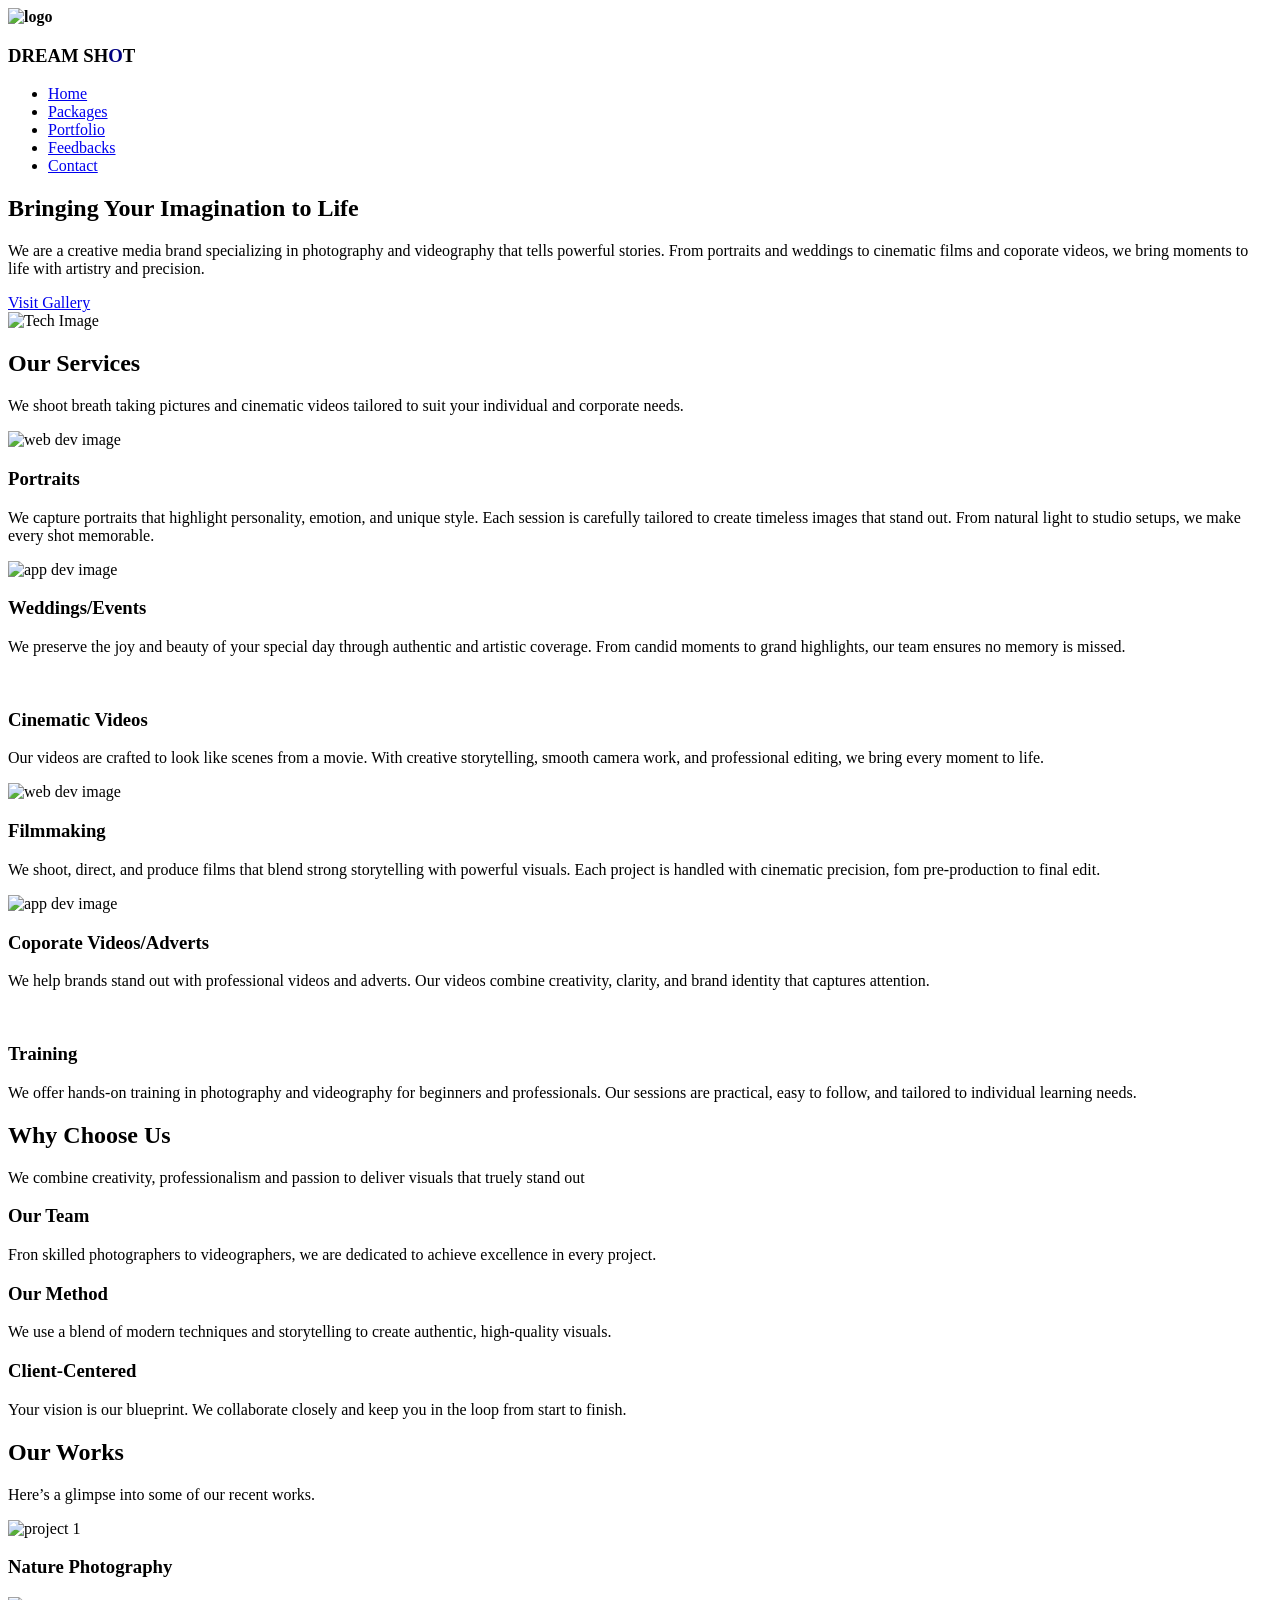
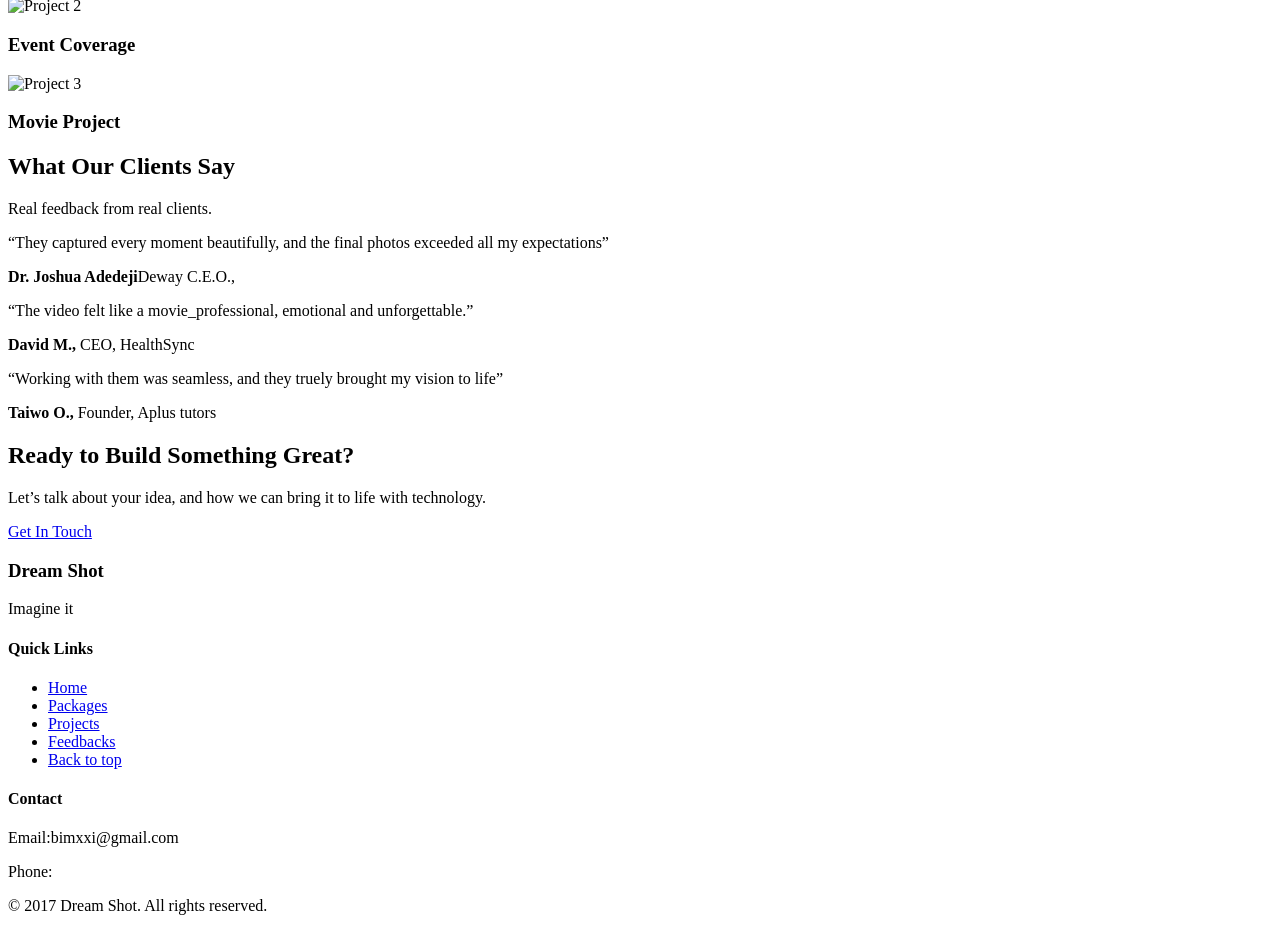
==== index.html @ d9900ddc "Add files via upload" ====
<!DOCTYPE html>
<html lang="en">
<head>
  <meta charset="UTF-8" />
  <meta name="viewport" content="width=device-width, initial-scale=1.0" />
  <title>Dream Shot | Homepage</title>
  <link rel="stylesheet" href="./css/index.css" />
</head>
<body>
  <header>
    <nav class="navbar">
      <div class="logo"> <img style="font-weight: 800;" src="./images/Background Eraser.png" width="40"  alt="logo" /> <h3>DREAM SH<span style="color: navy;">O</span>T</h3></div>
      <ul class="nav-links" id="navLinks">
        <li><a href="#">Home</a></li>
        <li><a href="#packages">Packages</a></li>
        <li><a href="#portfolio">Portfolio</a></li>
        <li><a href="#testimonial">Feedbacks</a></li>
        <li><a href="#contact">Contact</a></li>
      </ul>
      <div class="hamburger" id="hamburger">
        <span></span>
        <span></span>
        <span></span>
      </div>
    </nav>
  </header>
  
<section class="hero">
  <div class="hero-content">
    <div class="hero-text">
      <h1>Bringing Your Imagination to Life</h1>
      <p>We are a creative media brand specializing in photography and videography that tells powerful stories. From portraits and weddings to cinematic films and coporate videos, we bring moments to life with artistry and precision.</p>
      <a href="./gallery.html" class="cta-button">Visit Gallery</a>
    </div>
    <div class="hero-image">
      <img src="./images/IMG_7832.JPG" alt="Tech Image" />
    </div>
  </div>
</section>

<section id="packages" class="services">
  <div class="container">
    <h2 class="section-title">Our Services</h2>
    <p class="section-subtitle">
      We shoot breath taking pictures and cinematic videos tailored to suit your individual and corporate needs.
    </p>

    <div class="service-grid">
      <div class="service-card">
        <img class="service-img" src="./images/IMG_7834.JPG" alt="web dev image">
        <h3>Portraits</h3>
        <p>We capture portraits that highlight personality, emotion, and unique style. Each session is carefully tailored to create timeless images that stand out. From natural light to studio setups, we make every shot memorable.</p>
      </div>
      <div class="service-card">
      <img 
           class="service-img" 
           src="./images/IMG_7842.JPG" 
           alt="app dev image">
        <h3>Weddings/Events</h3>
        <p>We preserve the joy and beauty of your special day through authentic and artistic coverage. From candid moments to grand highlights, our team ensures no memory is missed.</p>
      </div>
      <div class="service-card">
      <img class="service-img" src="./images/IMG_7857.JPG" alt="">
        <h3>Cinematic Videos</h3>
        <p>Our videos are crafted to look like scenes from a movie. With creative storytelling, smooth camera work, and professional editing, we bring every moment to life.</p>
      </div>

      <div class="service-card">
        <img class="service-img" src="./images/IMG_7856.JPG" alt="web dev image">
        <h3>Filmmaking</h3>
        <p>We shoot, direct, and produce films that blend strong storytelling with powerful visuals. Each project is handled with cinematic precision, fom pre-production to final edit.</p>
      </div>
      <div class="service-card">
      <img 
           class="service-img" 
           src="./images/IMG_7851.JPG" 
           alt="app dev image">
        <h3>Coporate Videos/Adverts</h3>
        <p>We help brands stand out with professional videos and adverts. Our videos combine creativity, clarity, and brand identity that captures attention.</p>
      </div>
      <div class="service-card">
      <img class="service-img" src="./images/IMG_7862.JPG" alt="">
        <h3>Training</h3>
        <p>We offer hands-on training in photography and videography for beginners and professionals. Our sessions are practical, easy to follow, and tailored to individual learning needs.</p>
      </div>
    </div>
  </div>
</section>

<section class="why-us">
  <div class="container">
    <h2 class="section-title">Why Choose Us</h2>
    <p class="section-subtitle">We combine creativity, professionalism and passion to deliver visuals that truely stand out</p>

    <div class="why-grid">
      <div class="why-card">
        <h3>Our Team</h3>
        <p>Fron skilled photographers to videographers, we are dedicated to achieve excellence in every project.</p>
      </div>
      <div class="why-card">
        <h3>Our Method</h3>
        <p>We use a blend of modern techniques and storytelling to create authentic, high-quality visuals.</p>
      </div>
      <div class="why-card">
        <h3>Client-Centered</h3>
        <p>Your vision is our blueprint. We collaborate closely and keep you in the loop from start to finish.</p>
      </div>
    </div>
  </div>
</section>

<section id="project" class="portfolio dark-portfolio">
  <div class="container">
    <h2 class="section-title">Our Works</h2>
    <p class="section-subtitle">Here’s a glimpse into some of our recent works.</p>

    <div class="portfolio-grid">
      <div class="portfolio-item">
        <img src="./images/1030533-1.JPG" alt="project 1" />
        <h3>Nature Photography</h3>
      </div>

      <div class="portfolio-item">
        <img src="./images/IMG_7870.PNG" alt="Project 2" />
        <h3>Event Coverage</h3>
      </div>

      <div class="portfolio-item">
        <img src="./images/IMG_7856.JPG" alt="Project 3" />
        <h3>Movie Project</h3>
      </div>
    </div>
  </div>
</section>


<section class="testimonials">
  <div class="container">
    <h2 class="section-title">What Our Clients Say</h2>
    <p class="section-subtitle">Real feedback from real clients.</p>

    <div class="testimonials-grid">
      <div class="testimonial-card">
        <p class="testimonial-text">“They captured every moment beautifully, and the final photos exceeded all my expectations”</p>
        <div class="client-info">
          <strong>Dr. Joshua Adedeji</strong>Deway C.E.O.,
        </div>
      </div>

      <div id="testimonial" class="testimonial-card">
        <p class="testimonial-text">“The video felt like a movie_professional, emotional and unforgettable.”</p>
        <div class="client-info">
          <strong>David M.,</strong> CEO, HealthSync
        </div>
      </div>

      <div class="testimonial-card">
        <p class="testimonial-text">“Working with them was seamless, and they truely brought my vision to life”</p>
        <div class="client-info">
          <strong>Taiwo O.,</strong> Founder, Aplus tutors
        </div>
      </div>
    </div>
  </div>
</section>

<section class="cta">
  <div class="container">
    <h2 class="cta-title">Ready to Build Something Great?</h2>
    <p class="cta-subtitle">Let’s talk about your idea, and how we can bring it to life with technology.</p>
    <a href="https://wa.me/message/HTQ4524IJPMTE1" class="cta-button-light">Get In Touch</a>
  </div>
</section>


<footer id="contact" class="footer">
  <div class="container footer-content">
    <div class="footer-brand">
      <h3>Dream Shot</h3>
      <p>Imagine it</p>
    </div>

    <div class="footer-links">
      <h4>Quick Links</h4>
      <ul>
        <li><a href="#">Home</a></li>
        <li><a href="#packages">Packages</a></li>
        <li><a href="#portfolio">Projects</a></li>
        <li><a href="#feedbacks">Feedbacks</a></li>
        <li><a href="#">Back to top</a></li>
      </ul>
    </div>

    <div class="footer-contact">
      <h4>Contact</h4>
      <p> Email:<a href="mailto:bimxxi@gmail.com"></a>bimxxi@gmail.com</p>
      <p>Phone: <a style="color: white;" href="tel:+2347050721249">07050721249</a></p>
    </div>
  </div>

  <div class="footer-bottom">
    <p>&copy; 2017 Dream Shot. All rights reserved.</p>
  </div>
</footer>

  <script src="./js/index.js"></script>
</body>
</html>
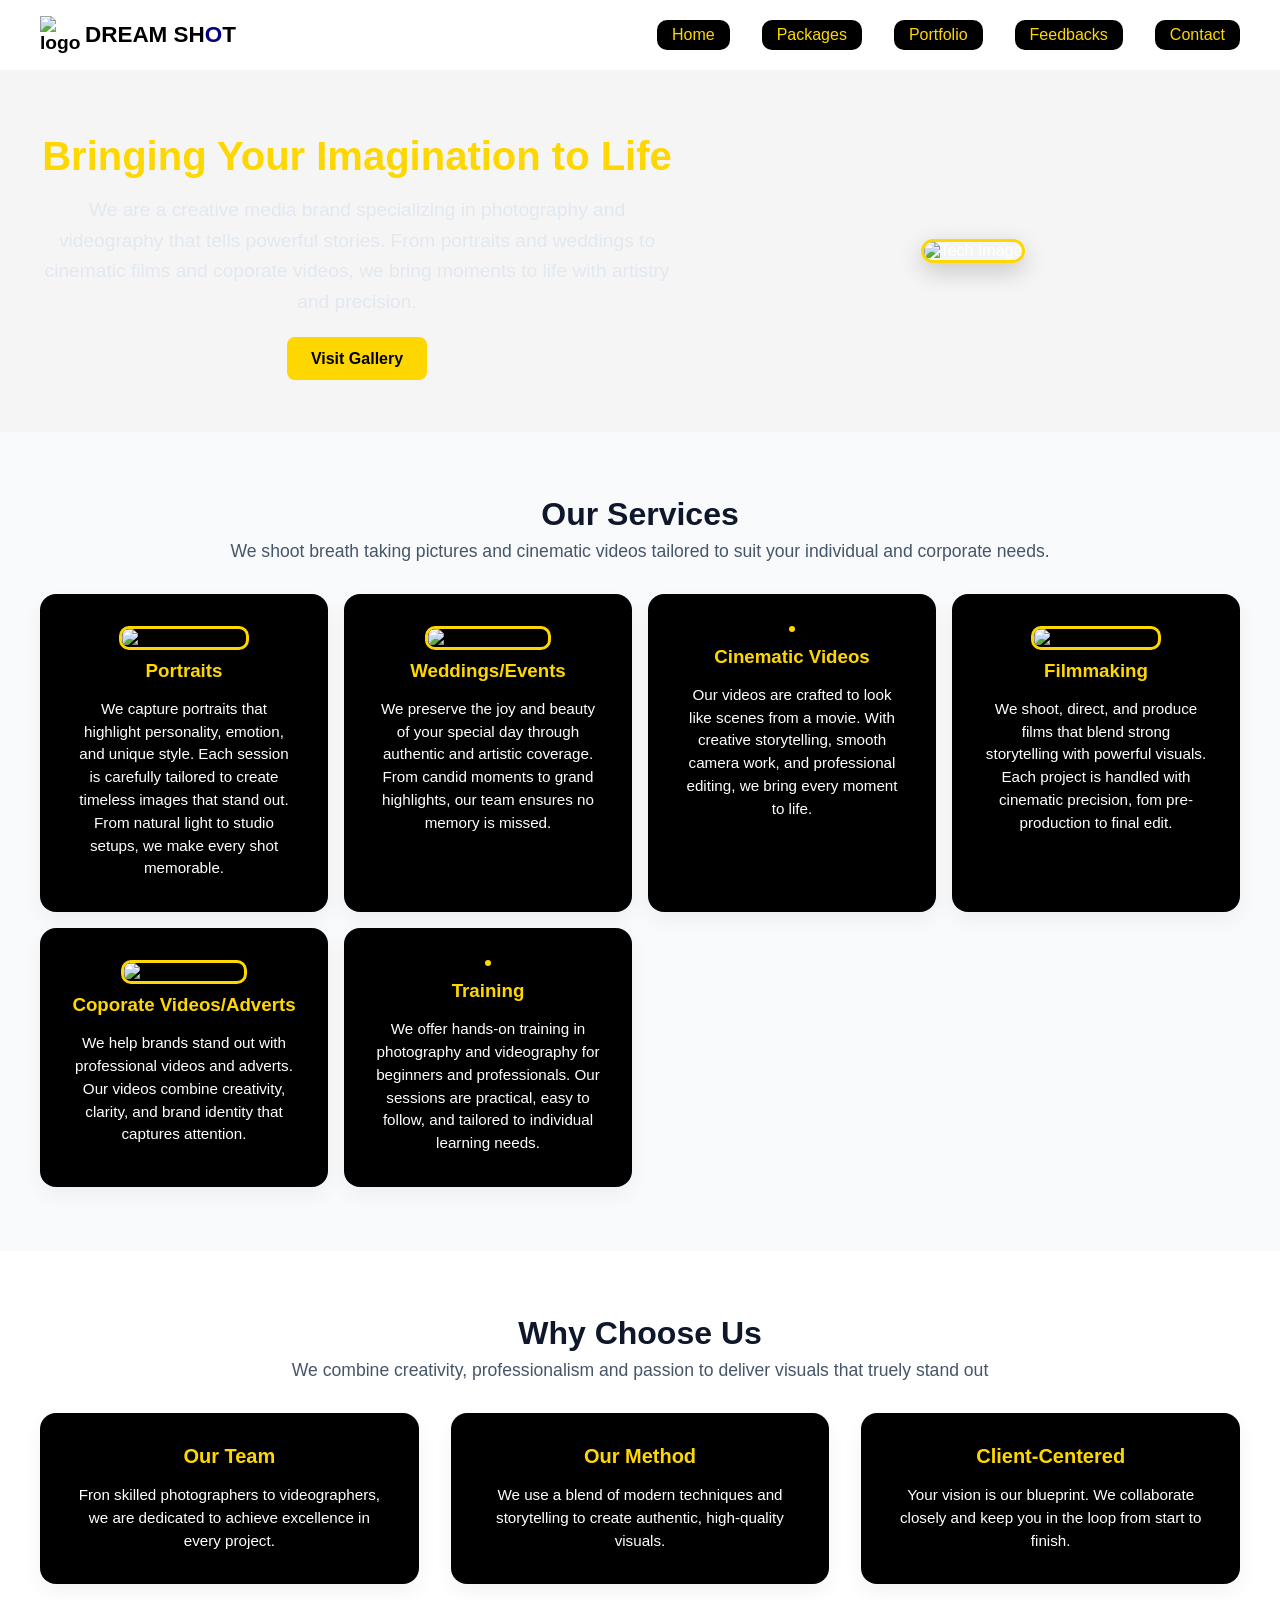
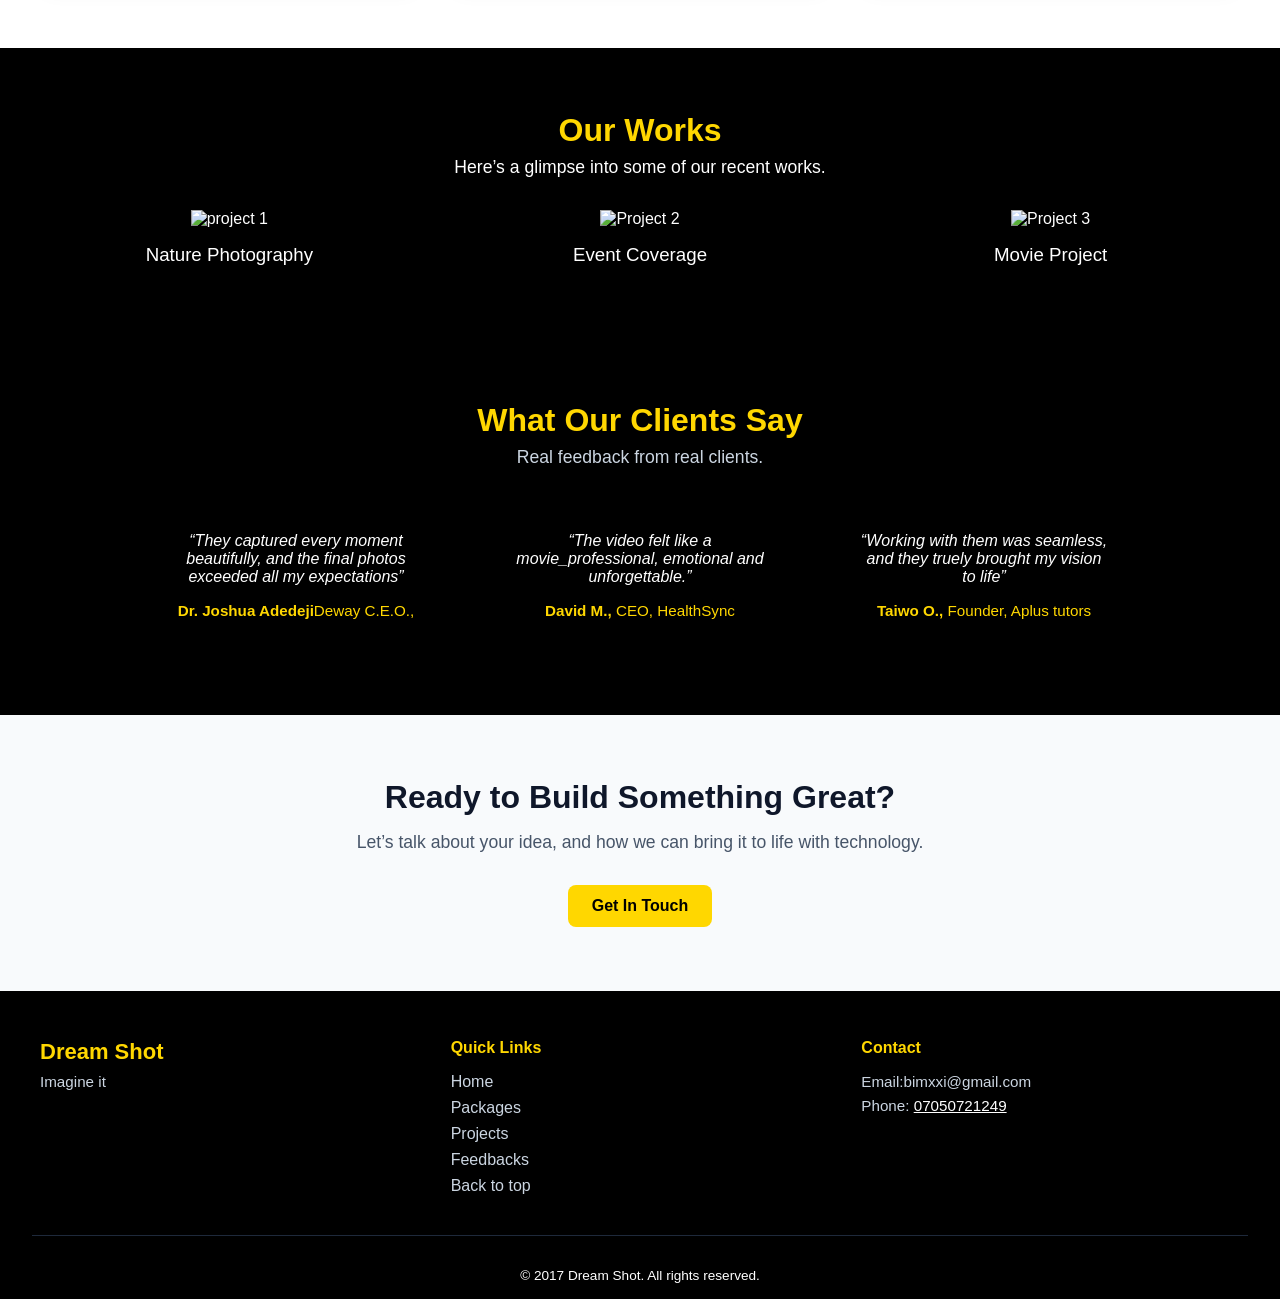
==== commit f5d79c3d: "Update index.html" ====
--- a/index.html
+++ b/index.html
@@ -4,7 +4,7 @@
   <meta charset="UTF-8" />
   <meta name="viewport" content="width=device-width, initial-scale=1.0" />
   <title>Dream Shot | Homepage</title>
-  <link rel="stylesheet" href="./css/index.css" />
+  <link rel="stylesheet" href="./index.css" />
 </head>
 <body>
   <header>
@@ -203,6 +203,6 @@
   </div>
 </footer>
 
-  <script src="./js/index.js"></script>
+  <script src="index.js"></script>
 </body>
-</html>+</html>
--- a/index.css
+++ b/index.css
@@ -0,0 +1,511 @@
+* {
+  margin: 0;
+  padding: 0;
+  box-sizing: border-box;
+  scroll-behavior: smooth;
+}
+
+body {
+  font-family: 'Segoe UI', Tahoma, Geneva, Verdana, sans-serif;
+  background: #f5f5f5;
+}
+
+header {
+  background: white;
+  padding: 1rem 2rem;
+  color: black;
+}
+
+.navbar {
+  display: flex;
+  justify-content: space-between;
+  align-items: center;
+  max-width: 1200px;
+  margin: auto;
+  color: white;
+}
+
+.logo {
+  display: flex;
+  justify-content: center;
+  align-items: center;
+  font-size: 1.2rem;
+  font-weight: bold;
+  color: black;
+  gap: 5px;
+}
+
+.nav-links {
+  list-style: none;
+  display: flex;
+  gap: 2rem;
+  color: black;
+}
+
+.nav-links li a {
+  text-decoration: none;
+  color: gold;
+  font-size: 1rem;
+  transition: color 0.3s;
+  background-color: black;
+  padding: 6px 15px;
+  border-radius: 10px;
+  display: flex;
+  align-items: center;
+  justify-content: center;
+}
+
+.nav-links li a:hover {
+  color: #38bdf8;
+}
+
+.hamburger {
+  display: none;
+  flex-direction: column;
+  cursor: pointer;
+  gap: 6px;
+}
+
+.hamburger span {
+  height: 3px;
+  width: 25px;
+  background: black;
+  border-radius: 5px;
+  transition: 0.3s ease;
+}
+
+.hero {
+  background-image: url(../images/IMG_7863.JPG) ;
+  background-size: cover;
+  background-position: center;
+  /* background: linear-gradient(to bottom, black 0%, black 100%); */
+  background-size: cover;
+  color: white;
+  padding: 4rem 2rem;
+}
+
+.hero-content {
+  max-width: 1200px;
+  margin: auto;
+  display: flex;
+  align-items: center;
+  justify-content: space-between;
+  flex-wrap: wrap;
+  gap: 2rem;
+  text-align: center;
+}
+
+.hero-text {
+  flex: 1 1 500px;
+}
+
+.hero-text h1 {
+  font-size: 2.5rem;
+  margin-bottom: 1rem;
+  color: gold;
+}
+
+.hero-text p {
+  font-size: 1.2rem;
+  margin-bottom: 2rem;
+  line-height: 1.6;
+  color: #e2e8f0;
+}
+
+.cta-button {
+  background-color: gold;
+  color: black;
+  padding: 0.8rem 1.5rem;
+  text-decoration: none;
+  border-radius: 8px;
+  font-weight: 700;
+  transition: background 0.3s ease;
+}
+
+.cta-button:hover {
+  background-color: #0ea5e9;
+}
+
+.hero-image {
+
+  flex: 1 1 400px;
+  text-align: center;
+}
+
+.hero-image img {
+  width: 100%;
+  max-width: 500px;
+  border-radius: 20px;
+  box-shadow: 0 8px 24px rgba(0, 0, 0, 0.2);
+  border: 3px solid gold;
+}
+
+.services {
+  padding: 4rem 2rem;
+  background-color: #f8fafc;
+  text-align: center;
+}
+
+.section-title {
+  font-size: 2rem;
+  margin-bottom: 0.5rem;
+  color: #0f172a;
+}
+
+.section-subtitle {
+  font-size: 1.1rem;
+  margin-bottom: 2rem;
+  color: #475569;
+}
+
+.service-grid {
+  display: grid;
+  gap: 1rem;
+  grid-template-columns: repeat(auto-fit, minmax(250px, 1fr));
+  max-width: 1200px;
+  margin: auto;
+}
+
+
+
+.service-card {
+  background: black;
+  padding: 2rem;
+  border-radius: 16px;
+  box-shadow: 0 8px 20px rgba(0, 0, 0, 0.05);
+  transition: transform 0.3s ease;
+}
+
+.service-img {
+  border: 3px solid gold;
+  width: 100%;
+  border-radius: 10px;
+  margin-bottom: 10px;
+}
+
+.service-card:hover {
+  transform: translateY(-5px);
+}
+
+.service-card h3 {
+  color: gold;
+  margin-bottom: 1rem;
+}
+
+.service-card p {
+  color: white;
+  font-size: 0.95rem;
+  line-height: 1.5;
+}
+
+.why-us {
+  padding: 4rem 2rem;
+  background: white;
+  text-align: center;
+  
+}
+
+.why-grid {
+  display: grid;
+  gap: 2rem;
+  grid-template-columns: repeat(auto-fit, minmax(250px, 1fr));
+  max-width: 1200px;
+  margin: auto;
+}
+
+.why-card {
+  background: black;
+  color: white;
+  padding: 2rem;
+  border-radius: 16px;
+  box-shadow: 0 8px 20px rgba(0, 0, 0, 0.05);
+  transition: transform 0.3s ease;
+}
+
+.why-card:hover {
+  transform: translateY(-5px);
+}
+
+.why-card h3 {
+  color: gold;
+  font-size: 20px;
+  margin-bottom: 1rem;
+}
+
+.why-card p {
+  color: white;
+  font-size: 0.95rem;
+  line-height: 1.5;
+}
+
+
+.dark-portfolio {
+  background: linear-gradient(to bottom, black 0%, black 100%);
+  color: white;
+  padding: 4rem 2rem;
+  text-align: center;
+}
+
+.dark-portfolio .section-title {
+  font-size: 2rem;
+  margin-bottom: 0.5rem;
+  color: gold;
+}
+
+.dark-portfolio .section-subtitle {
+  font-size: 1.1rem;
+  margin-bottom: 2rem;
+  color: white;
+}
+
+.dark-portfolio .portfolio-grid {
+  display: grid;
+  gap: 2rem;
+  grid-template-columns: repeat(auto-fit, minmax(280px, 1fr));
+  max-width: 1200px;
+  margin: auto;
+  margin-top: 2rem;
+}
+
+.dark-portfolio .portfolio-item {
+  background: black;
+  border-radius: 16px;
+  overflow: hidden;
+  box-shadow: 0 8px 24px rgba(0, 0, 0, 0.3);
+  transition: transform 0.3s ease;
+}
+
+.dark-portfolio .portfolio-item:hover {
+  transform: translateY(-6px);
+}
+
+.dark-portfolio .portfolio-item img {
+  width: 100%;
+  height: 200px;
+  object-fit: cover;
+}
+
+.dark-portfolio .portfolio-item h3 {
+  color: white;
+  font-weight: 500;
+  margin: 1rem 0 0.5rem;
+}
+
+.dark-portfolio .portfolio-item p {
+  color: #e2e8f0;
+  padding: 0 1rem 1.5rem;
+  font-size: 0.95rem;
+}
+
+.testimonials {
+  background: linear-gradient(to bottom, black 0%, black 100%);
+  padding: 4rem 2rem;
+  color: #f1f5f9;
+  text-align: center;
+}
+
+.testimonials .section-title {
+  font-size: 2rem;
+  color: gold;
+  margin-bottom: 0.5rem;
+}
+
+.testimonials .section-subtitle {
+  font-size: 1.1rem;
+  color: #cbd5e1;
+  margin-bottom: 2rem;
+}
+
+.testimonials-grid {
+  display: grid;
+  gap: 2rem;
+  grid-template-columns: repeat(auto-fit, minmax(280px, 1fr));
+  max-width: 1000px;
+  margin: auto;
+}
+
+.testimonial-card {
+  background: black;
+  padding: 2rem;
+  border-radius: 16px;
+  box-shadow: 0 8px 24px rgba(0, 0, 0, 0.3);
+  transition: transform 0.3s ease;
+}
+
+.testimonial-card:hover {
+  transform: translateY(-5px);
+}
+
+.testimonial-text {
+  font-style: italic;
+  color: white;
+  margin-bottom: 1rem;
+}
+
+.client-info {
+  color: gold;
+  font-size: 0.95rem;
+}
+
+.cta {
+  background-color: #f8fafc;
+  padding: 4rem 2rem;
+  text-align: center;
+}
+
+.cta-title {
+  font-size: 2rem;
+  color: #0f172a;
+  margin-bottom: 1rem;
+}
+
+.cta-subtitle {
+  font-size: 1.1rem;
+  color: #475569;
+  margin-bottom: 2rem;
+  max-width: 600px;
+  margin-left: auto;
+  margin-right: auto;
+}
+
+.cta-button-light {
+  display: inline-block;
+  background-color: gold;
+  color: black;
+  padding: 0.75rem 1.5rem;
+  text-decoration: none;
+  font-weight: 600;
+  border-radius: 8px;
+  transition: background-color 0.3s ease;
+}
+
+.cta-button-light:hover {
+  background-color: white;
+}
+
+.footer {
+  background-color: black;
+  color: #e2e8f0;
+  padding: 3rem 2rem 1rem;
+}
+
+.footer-content {
+  max-width: 1200px;
+  margin: auto;
+  display: grid;
+  gap: 2rem;
+  grid-template-columns: repeat(auto-fit, minmax(250px, 1fr));
+}
+
+.footer-brand h3 {
+  color: gold;
+  font-size: 22px;
+  margin-bottom: 0.5rem;
+}
+
+.footer-brand p {
+  font-size: 0.95rem;
+  color: #cbd5e1;
+}
+
+.footer-links h4,
+.footer-contact h4 {
+  margin-bottom: 1rem;
+  color: gold;
+}
+
+.footer-links ul {
+  list-style: none;
+  padding: 0;
+}
+
+.footer-links li {
+  margin-bottom: 0.5rem;
+}
+
+.footer-links a {
+  color: #cbd5e1;
+  text-decoration: none;
+  transition: color 0.3s ease;
+}
+
+.footer-links a:hover {
+  color: #38bdf8;
+}
+
+.footer-contact p {
+  font-size: 0.95rem;
+  color: #cbd5e1;
+  margin-bottom: 0.4rem;
+}
+
+.footer-bottom {
+  text-align: center;
+  padding-top: 2rem;
+  font-size: 0.85rem;
+  color: white;
+  border-top: 1px solid #1e293b;
+  margin-top: 2rem;
+}
+
+
+#scrollToTopBtn {
+  position: fixed;
+  bottom: 30px;
+  right: 30px;
+  background-color: #38bdf8;
+  color: #0f172a;
+  border: none;
+  border-radius: 50%;
+  font-size: 1.2rem;
+  width: 40px;
+  height: 40px;
+  cursor: pointer;
+  display: none;
+  z-index: 1000;
+  box-shadow: 0 4px 12px rgba(0, 0, 0, 0.2);
+  transition: background 0.3s ease;
+}
+
+#scrollToTopBtn:hover {
+  background-color: #0ea5e9;
+}
+
+/* Responsive styles */
+@media (max-width: 768px) {
+  .nav-links {
+    position: absolute;
+    top: 70px;
+    right: 0;
+    width: 200px;
+    height: calc(100vh - 70px);
+    background: black;
+    flex-direction: column;
+    align-items: start;
+    padding: 2rem;
+    transform: translateX(100%);
+    transition: transform 0.3s ease-in-out;
+    z-index: 99;
+  }
+  
+  .nav-links.active {
+    transform: translateX(0);
+  }
+  
+  .hamburger {
+    display: flex;
+  }
+  
+  /* Hamburger animation when active (optional) */
+  .hamburger.toggle span:nth-child(1) {
+    transform: rotate(45deg) translate(5px, 5px);
+  }
+  
+  .hamburger.toggle span:nth-child(2) {
+    opacity: 0;
+  }
+  
+  .hamburger.toggle span:nth-child(3) {
+    transform: rotate(-45deg) translate(5px, -5px);
+  }
+}
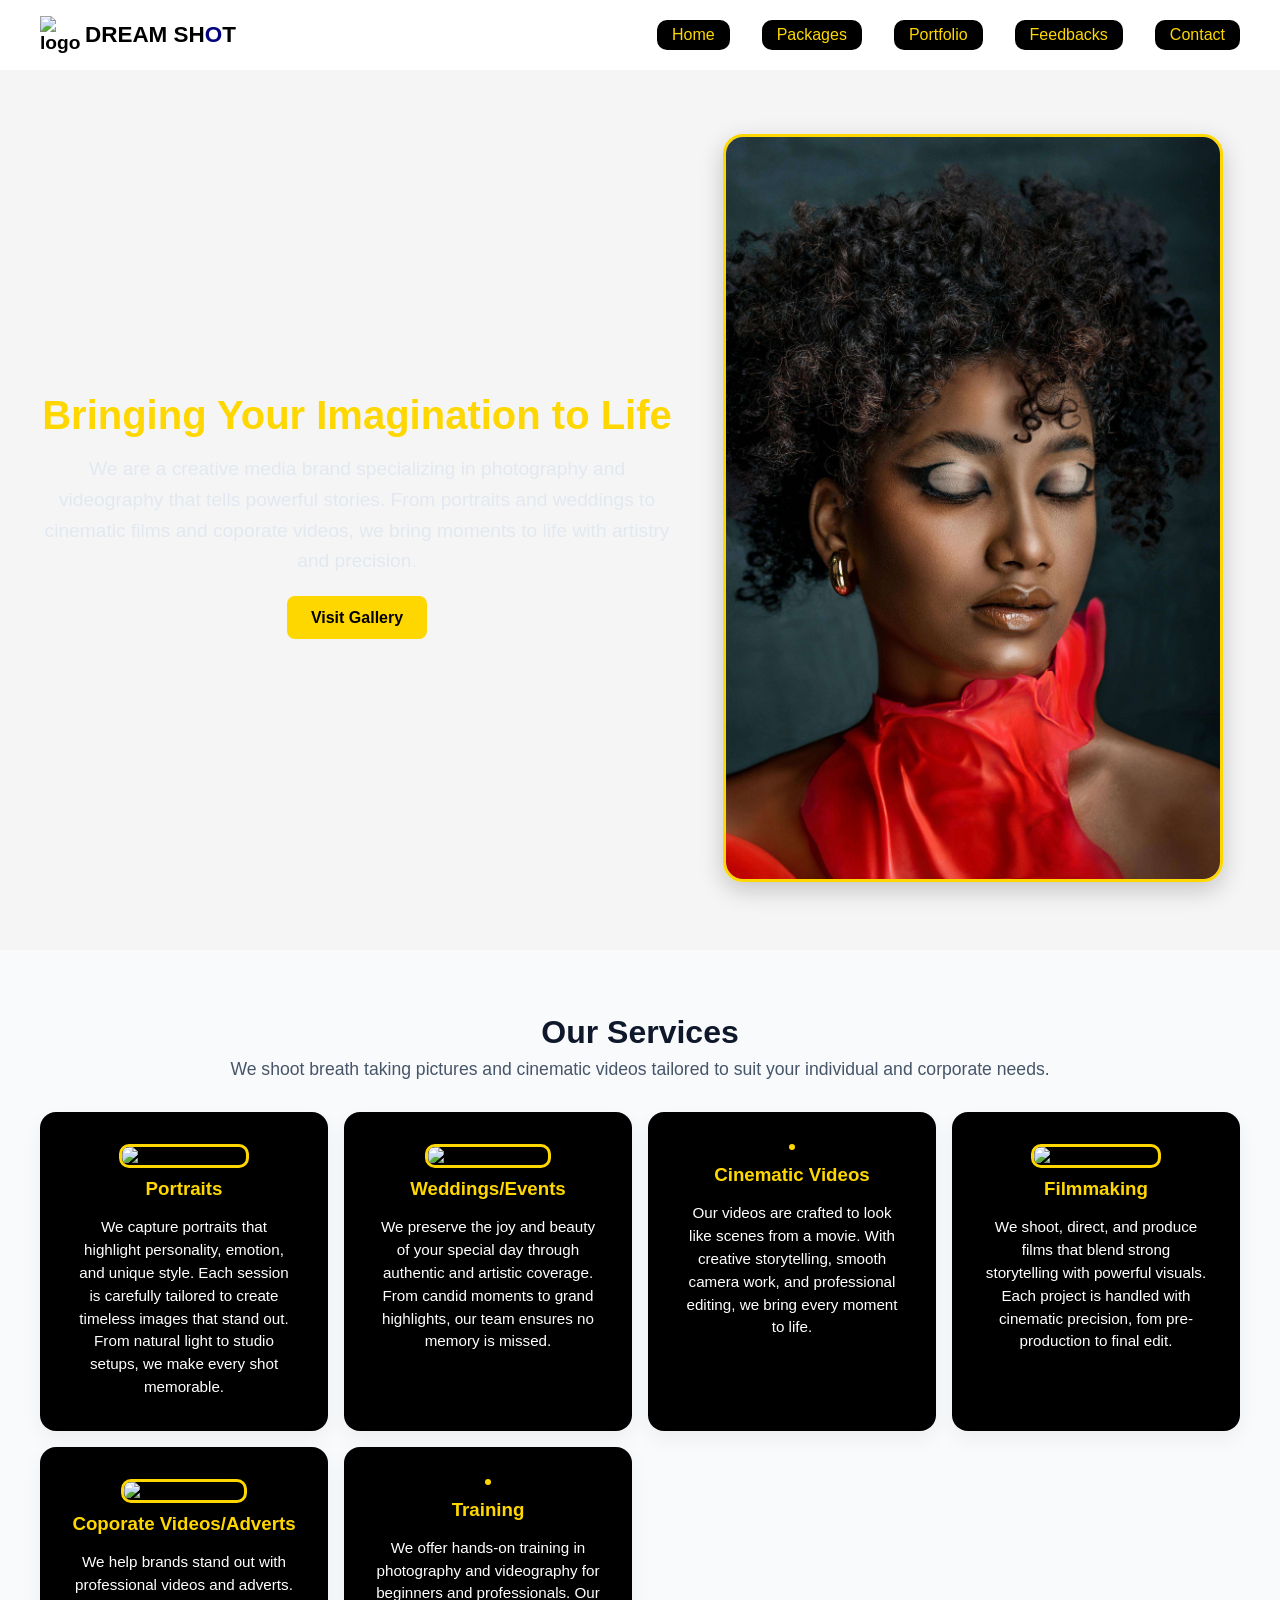
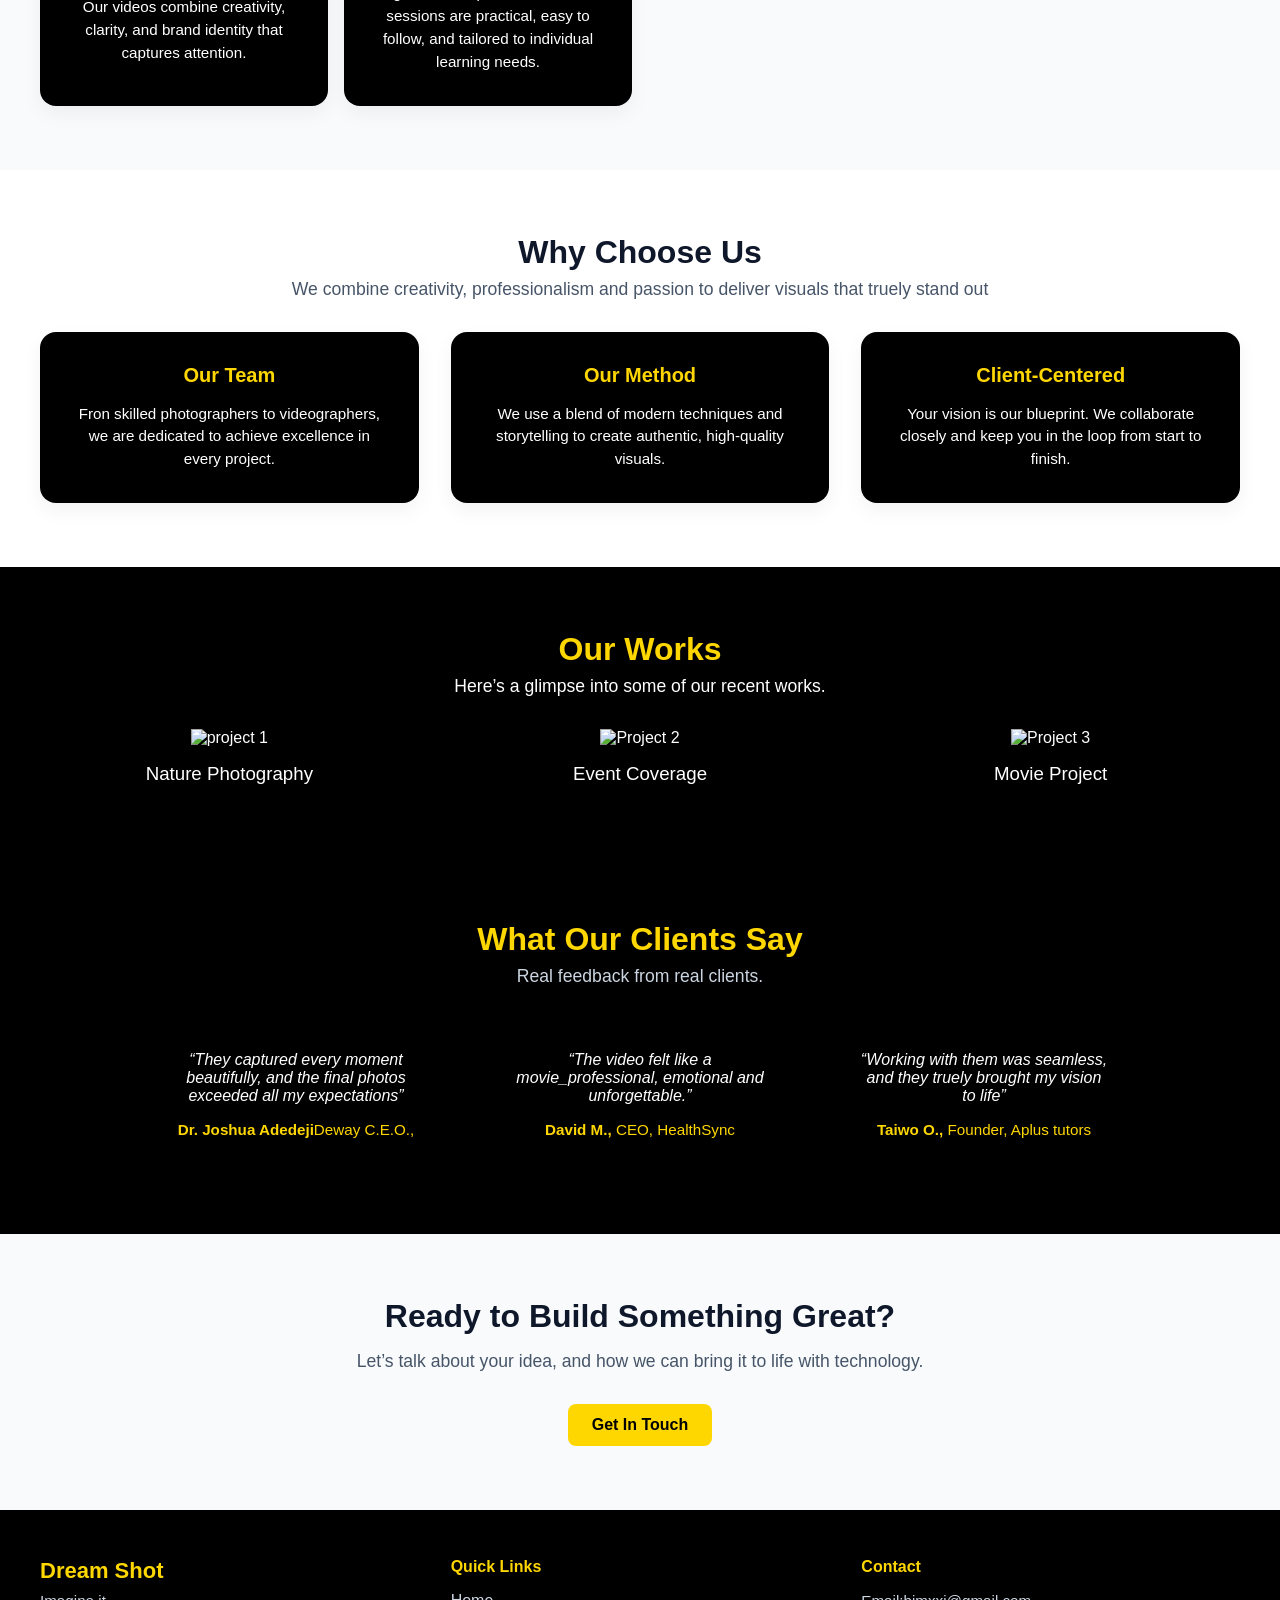
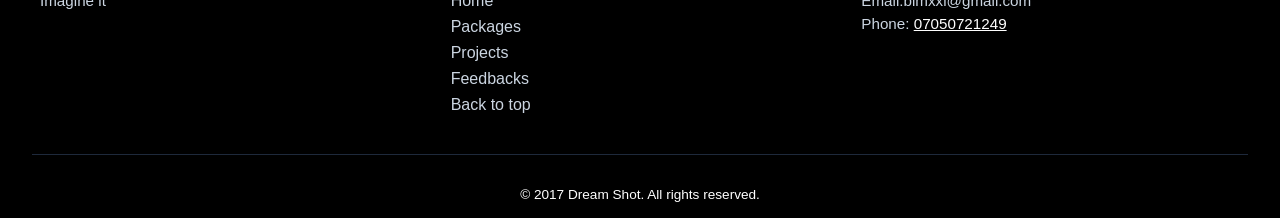
==== commit d0c1743a: "Update index.html" ====
--- a/index.html
+++ b/index.html
@@ -33,7 +33,7 @@
       <a href="./gallery.html" class="cta-button">Visit Gallery</a>
     </div>
     <div class="hero-image">
-      <img src="./images/IMG_7832.JPG" alt="Tech Image" />
+      <img src="./IMG_7832.JPG" alt="hero Image" />
     </div>
   </div>
 </section>
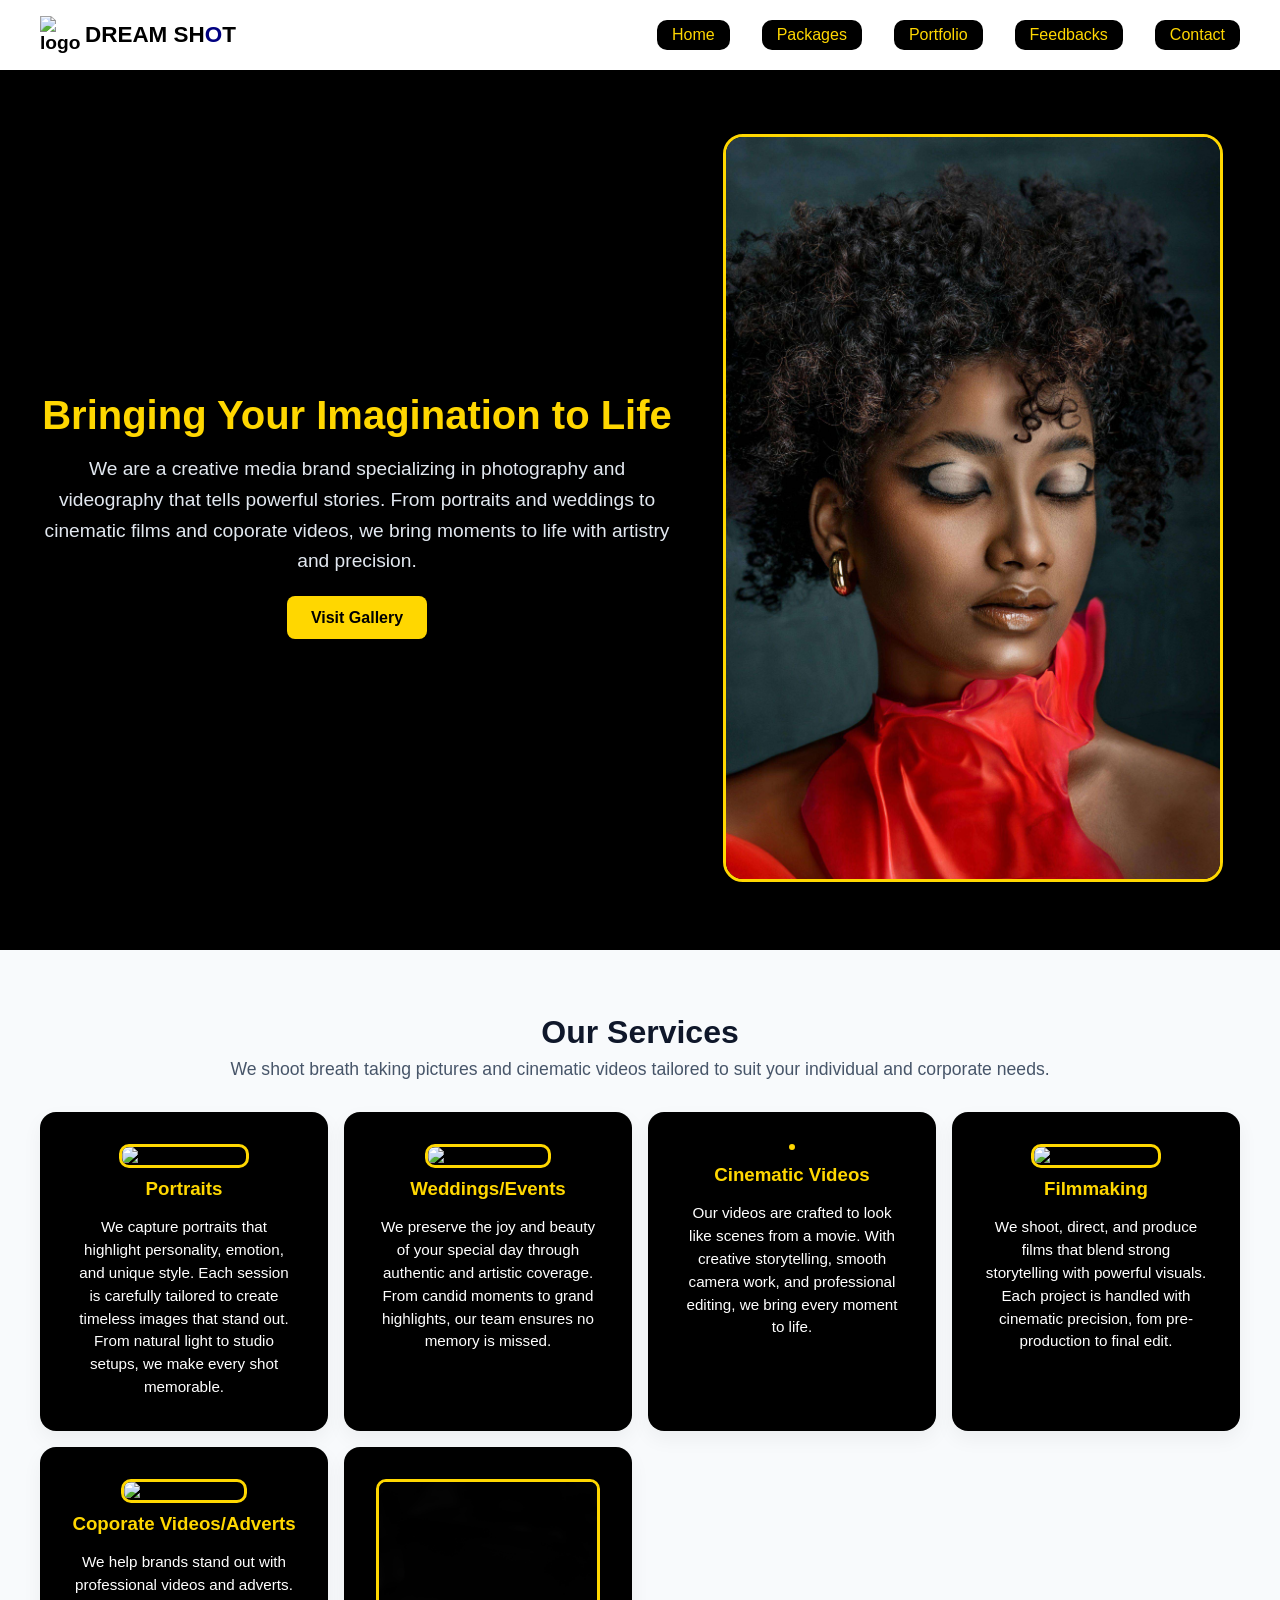
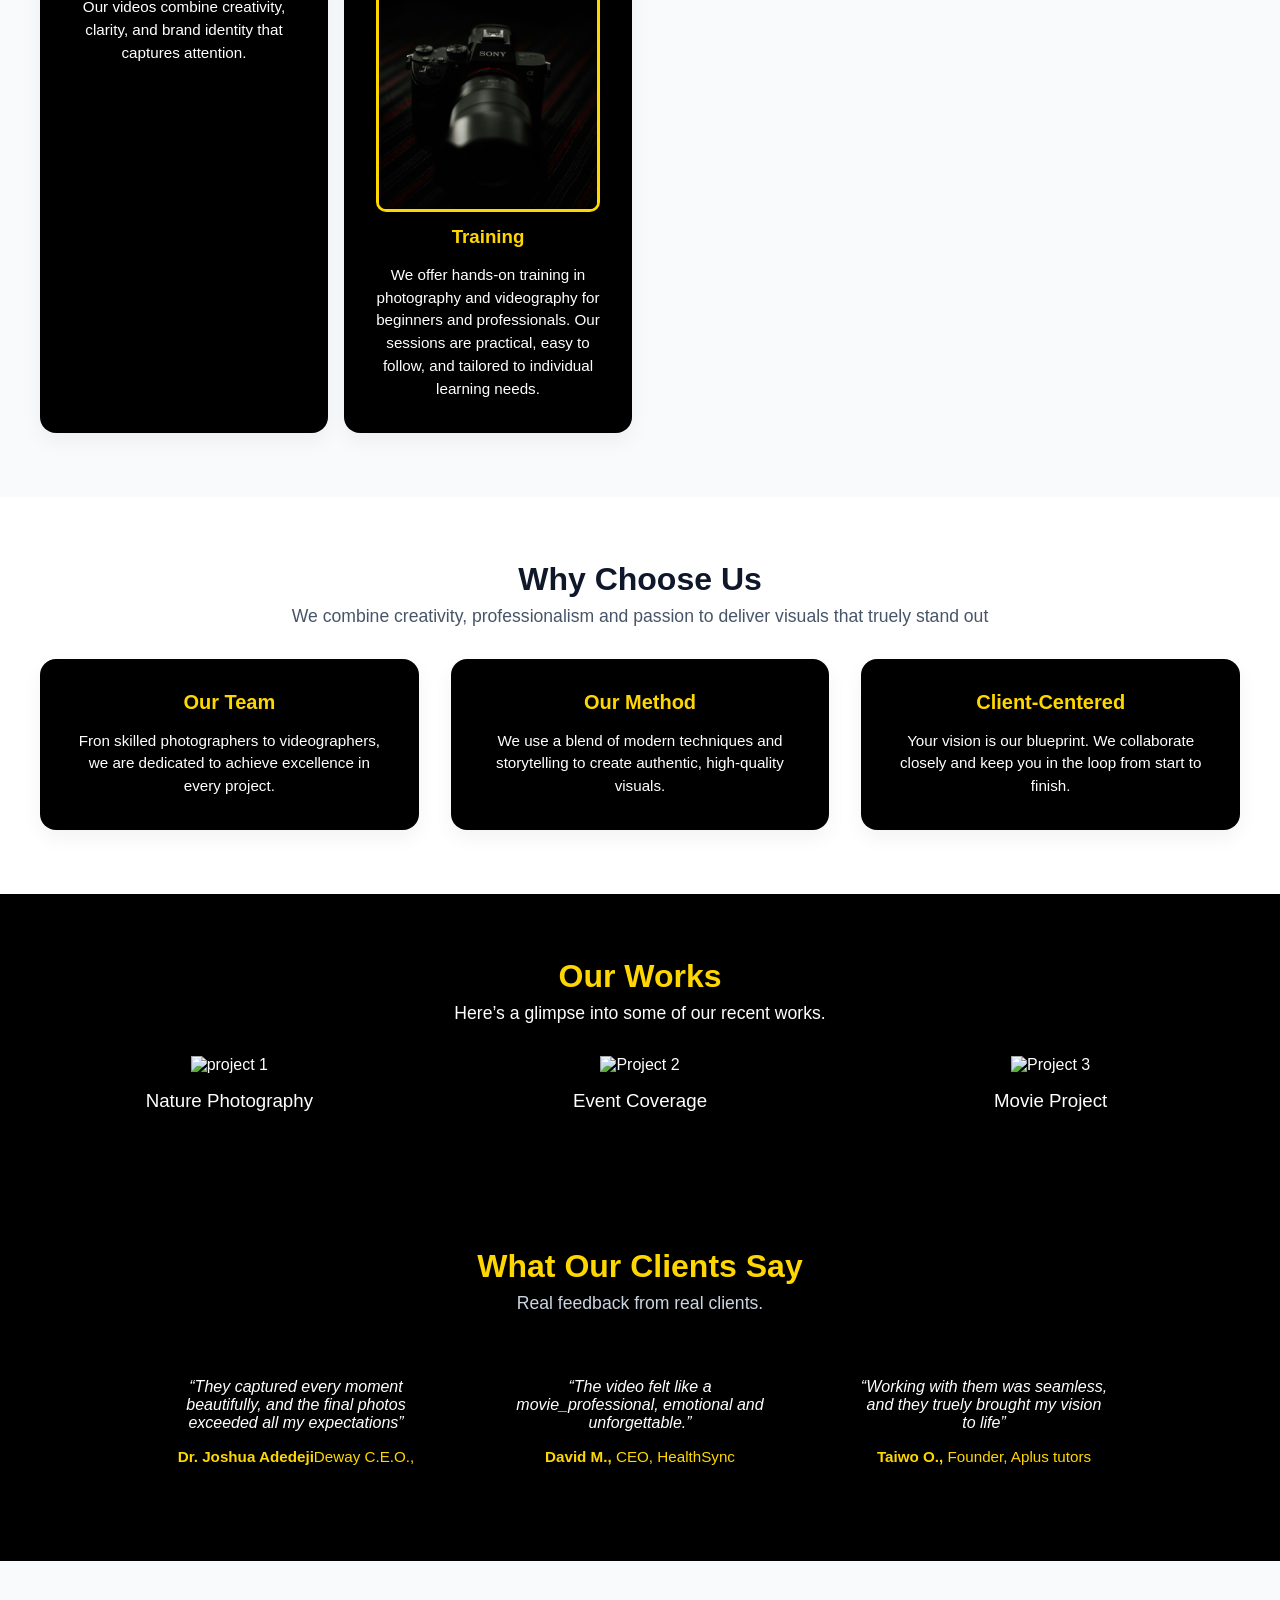
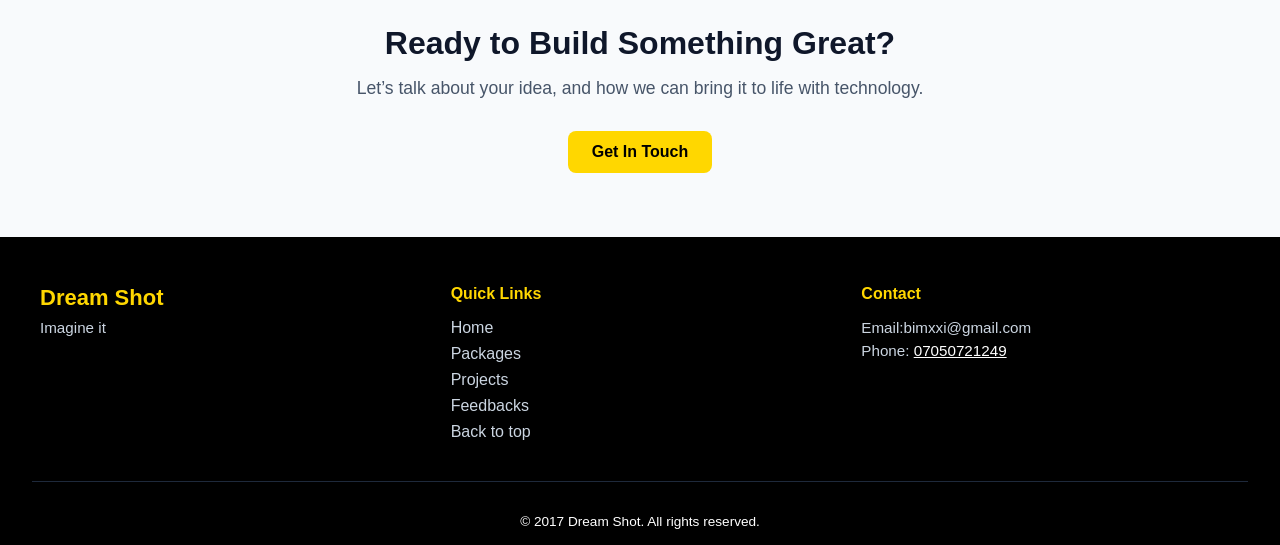
==== commit 7b1c9dbe: "Update index.html" ====
--- a/index.html
+++ b/index.html
@@ -47,39 +47,39 @@
 
     <div class="service-grid">
       <div class="service-card">
-        <img class="service-img" src="./images/IMG_7834.JPG" alt="web dev image">
+        <img class="service-img" src="./IMG_7834.JPG" alt="web dev image">
         <h3>Portraits</h3>
         <p>We capture portraits that highlight personality, emotion, and unique style. Each session is carefully tailored to create timeless images that stand out. From natural light to studio setups, we make every shot memorable.</p>
       </div>
       <div class="service-card">
       <img 
            class="service-img" 
-           src="./images/IMG_7842.JPG" 
+           src="./IMG_7842.JPG" 
            alt="app dev image">
         <h3>Weddings/Events</h3>
         <p>We preserve the joy and beauty of your special day through authentic and artistic coverage. From candid moments to grand highlights, our team ensures no memory is missed.</p>
       </div>
       <div class="service-card">
-      <img class="service-img" src="./images/IMG_7857.JPG" alt="">
+      <img class="service-img" src="./IMG_7857.JPG" alt="">
         <h3>Cinematic Videos</h3>
         <p>Our videos are crafted to look like scenes from a movie. With creative storytelling, smooth camera work, and professional editing, we bring every moment to life.</p>
       </div>
 
       <div class="service-card">
-        <img class="service-img" src="./images/IMG_7856.JPG" alt="web dev image">
+        <img class="service-img" src="./IMG_7856.JPG" alt="web dev image">
         <h3>Filmmaking</h3>
         <p>We shoot, direct, and produce films that blend strong storytelling with powerful visuals. Each project is handled with cinematic precision, fom pre-production to final edit.</p>
       </div>
       <div class="service-card">
       <img 
            class="service-img" 
-           src="./images/IMG_7851.JPG" 
+           src="./IMG_7851.JPG" 
            alt="app dev image">
         <h3>Coporate Videos/Adverts</h3>
         <p>We help brands stand out with professional videos and adverts. Our videos combine creativity, clarity, and brand identity that captures attention.</p>
       </div>
       <div class="service-card">
-      <img class="service-img" src="./images/IMG_7862.JPG" alt="">
+      <img class="service-img" src="./IMG_7862.JPG" alt="">
         <h3>Training</h3>
         <p>We offer hands-on training in photography and videography for beginners and professionals. Our sessions are practical, easy to follow, and tailored to individual learning needs.</p>
       </div>
@@ -116,17 +116,17 @@
 
     <div class="portfolio-grid">
       <div class="portfolio-item">
-        <img src="./images/1030533-1.JPG" alt="project 1" />
+        <img src="./1030533-1.JPG" alt="project 1" />
         <h3>Nature Photography</h3>
       </div>
 
       <div class="portfolio-item">
-        <img src="./images/IMG_7870.PNG" alt="Project 2" />
+        <img src="./IMG_7870.PNG" alt="Project 2" />
         <h3>Event Coverage</h3>
       </div>
 
       <div class="portfolio-item">
-        <img src="./images/IMG_7856.JPG" alt="Project 3" />
+        <img src="./IMG_7856.JPG" alt="Project 3" />
         <h3>Movie Project</h3>
       </div>
     </div>
--- a/index.css
+++ b/index.css
@@ -82,6 +82,7 @@
   background-size: cover;
   color: white;
   padding: 4rem 2rem;
+  background-color: black;
 }
 
 .hero-content {
@@ -508,4 +509,4 @@
   .hamburger.toggle span:nth-child(3) {
     transform: rotate(-45deg) translate(5px, -5px);
   }
-}+}
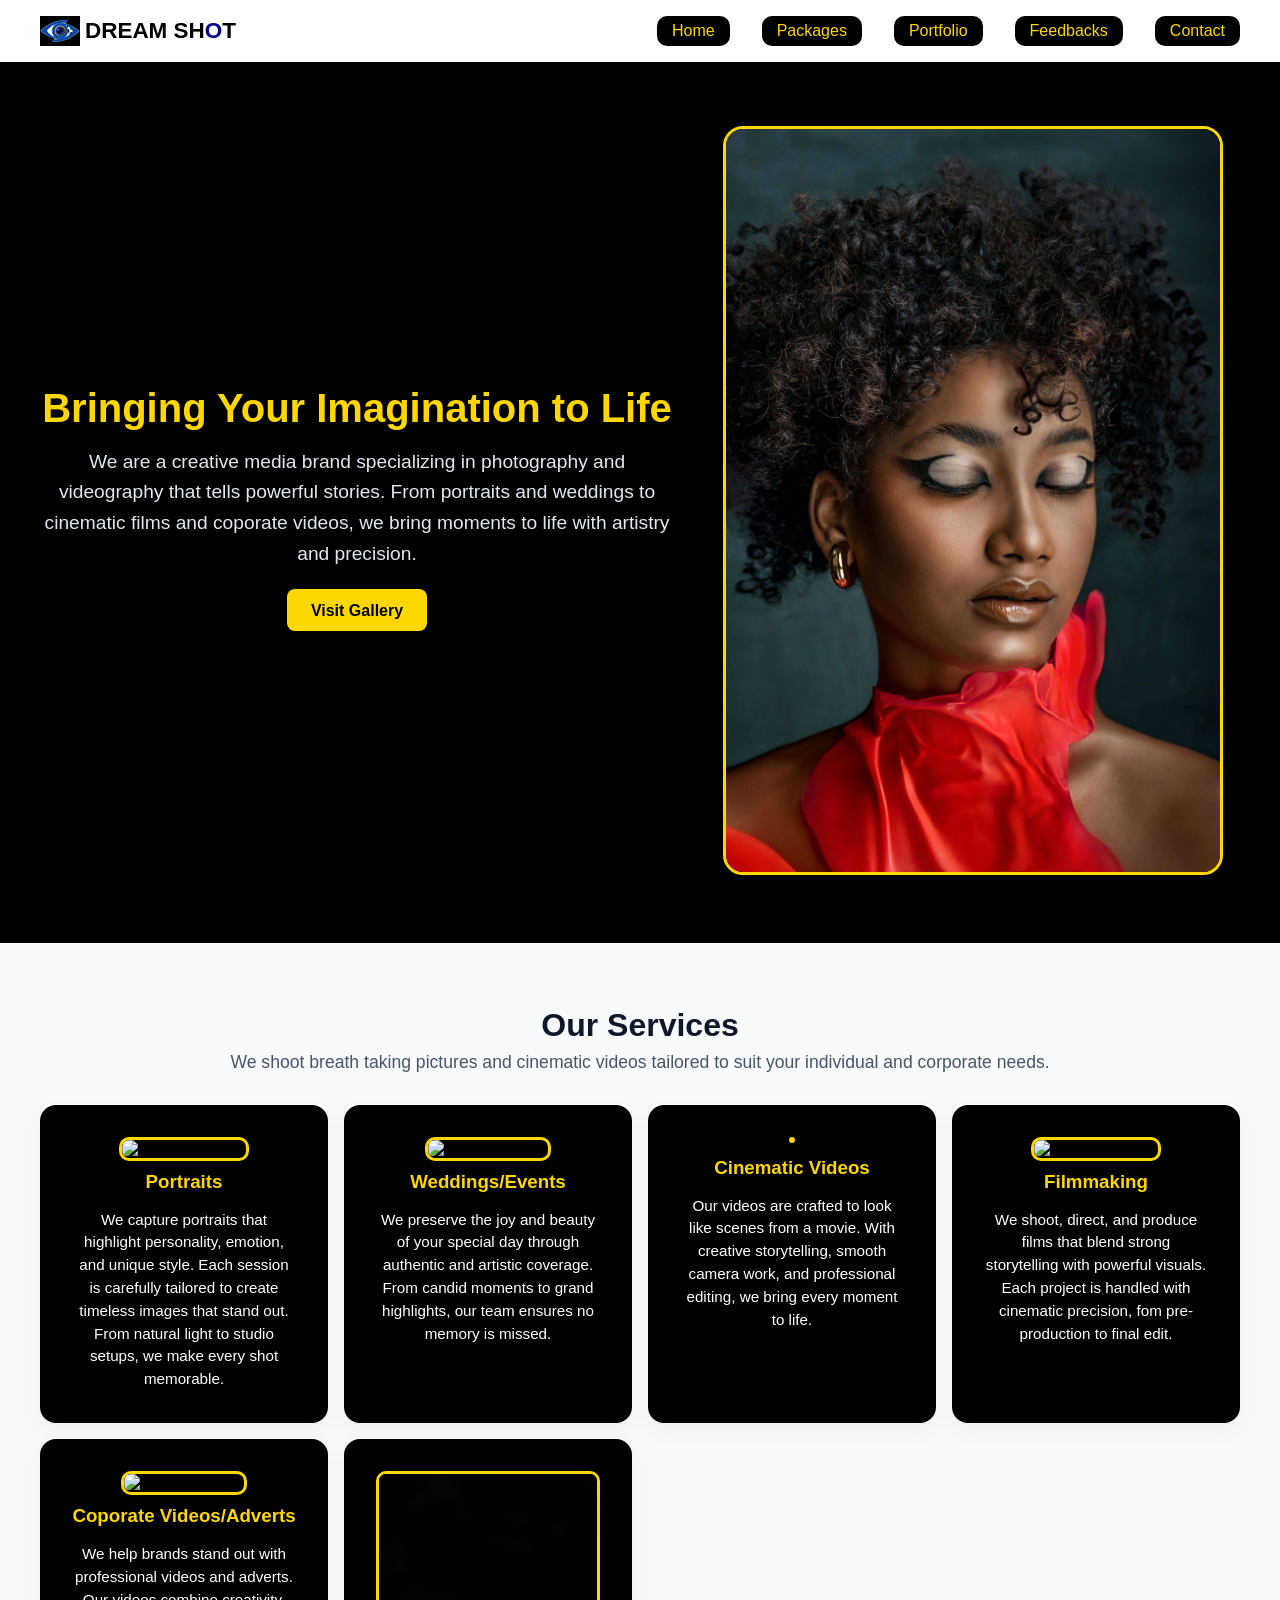
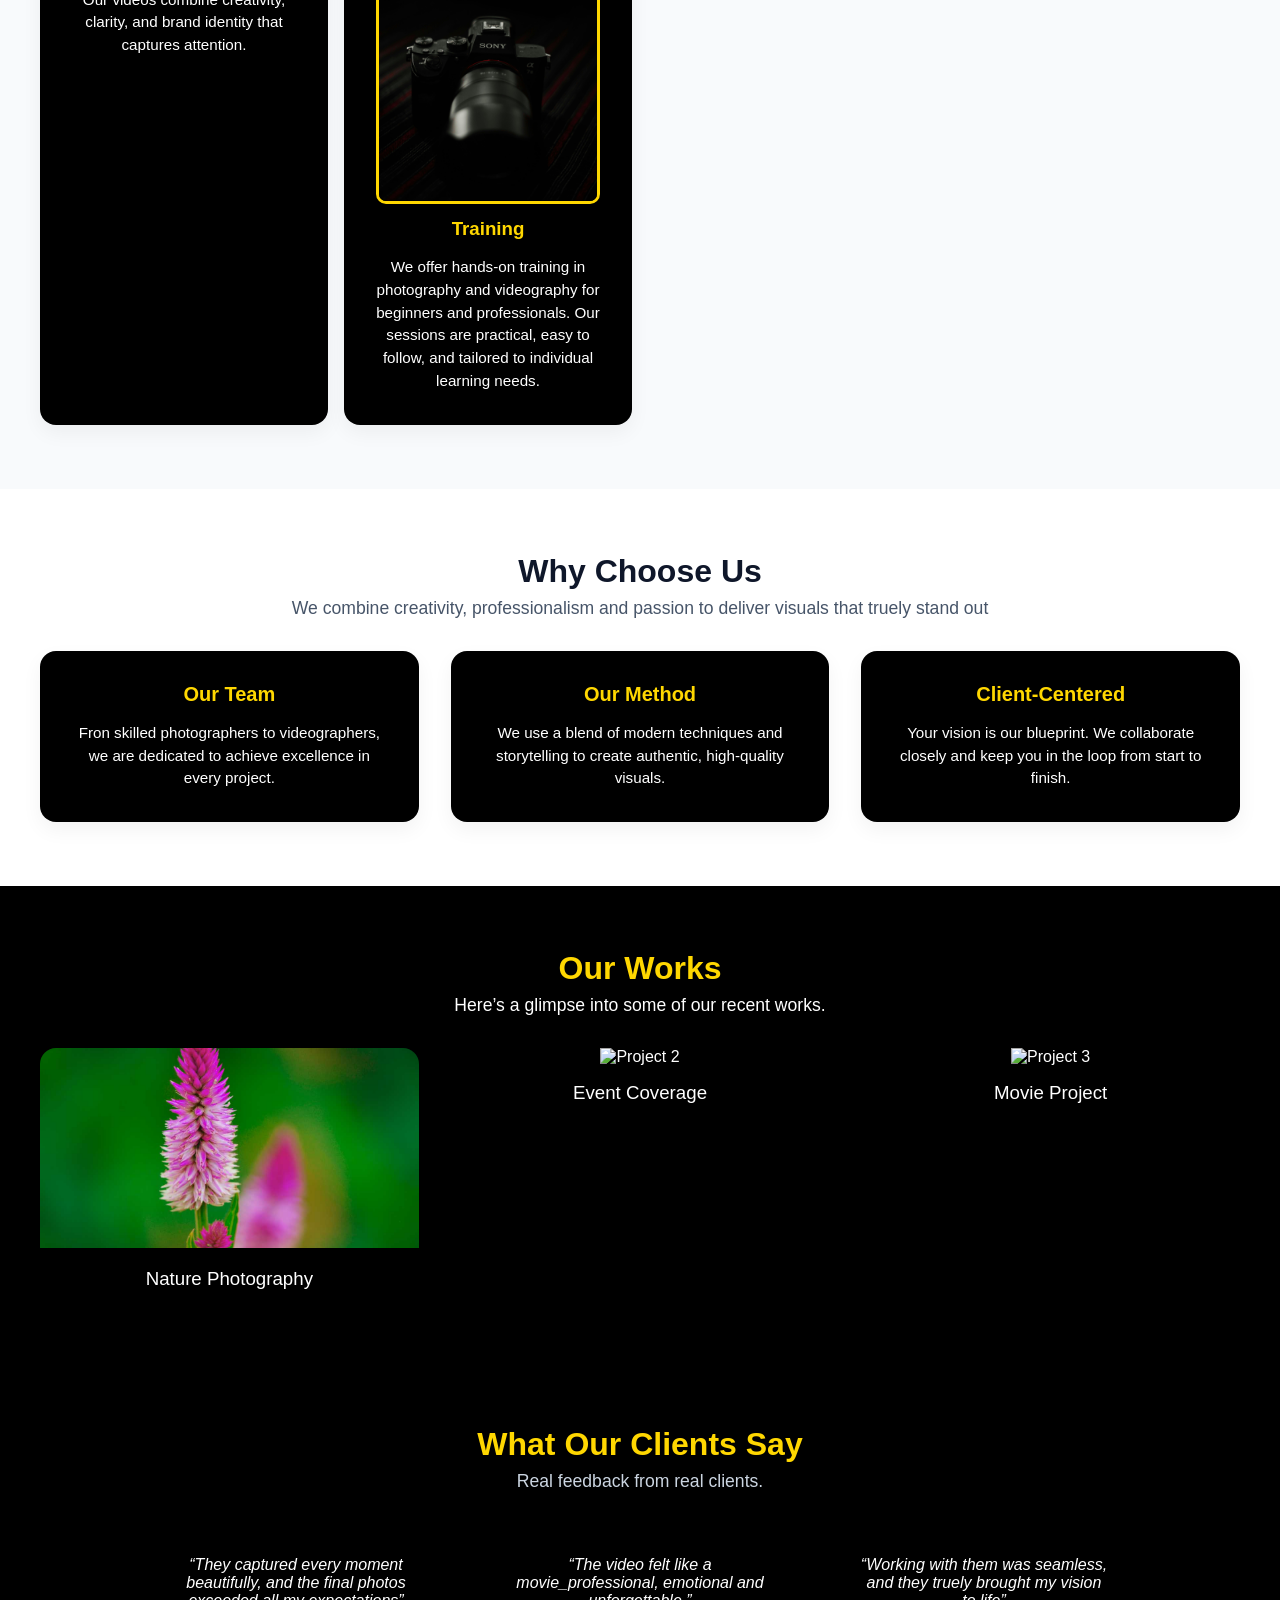
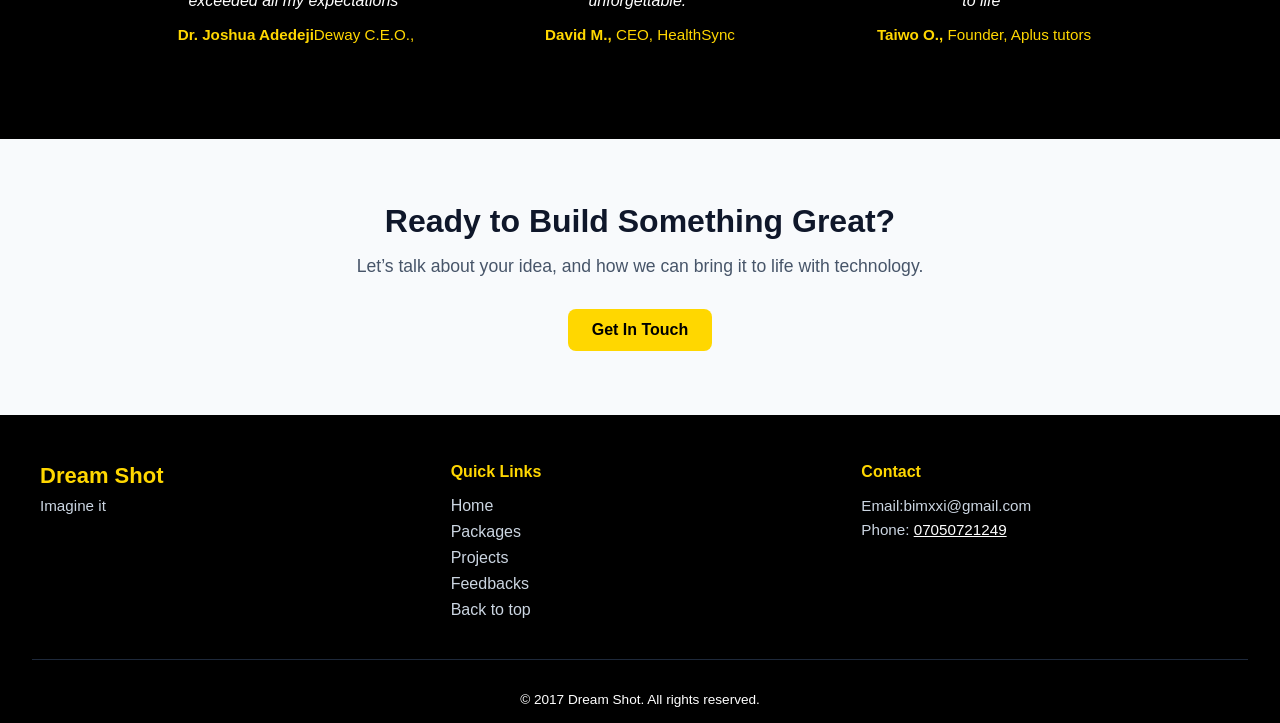
==== commit b5b823f3: "Update index.html" ====
--- a/index.html
+++ b/index.html
@@ -9,7 +9,7 @@
 <body>
   <header>
     <nav class="navbar">
-      <div class="logo"> <img style="font-weight: 800;" src="./images/Background Eraser.png" width="40"  alt="logo" /> <h3>DREAM SH<span style="color: navy;">O</span>T</h3></div>
+      <div class="logo"> <img style="font-weight: 800;" src="./Background Eraser.png" width="40"  alt="logo" /> <h3>DREAM SH<span style="color: navy;">O</span>T</h3></div>
       <ul class="nav-links" id="navLinks">
         <li><a href="#">Home</a></li>
         <li><a href="#packages">Packages</a></li>
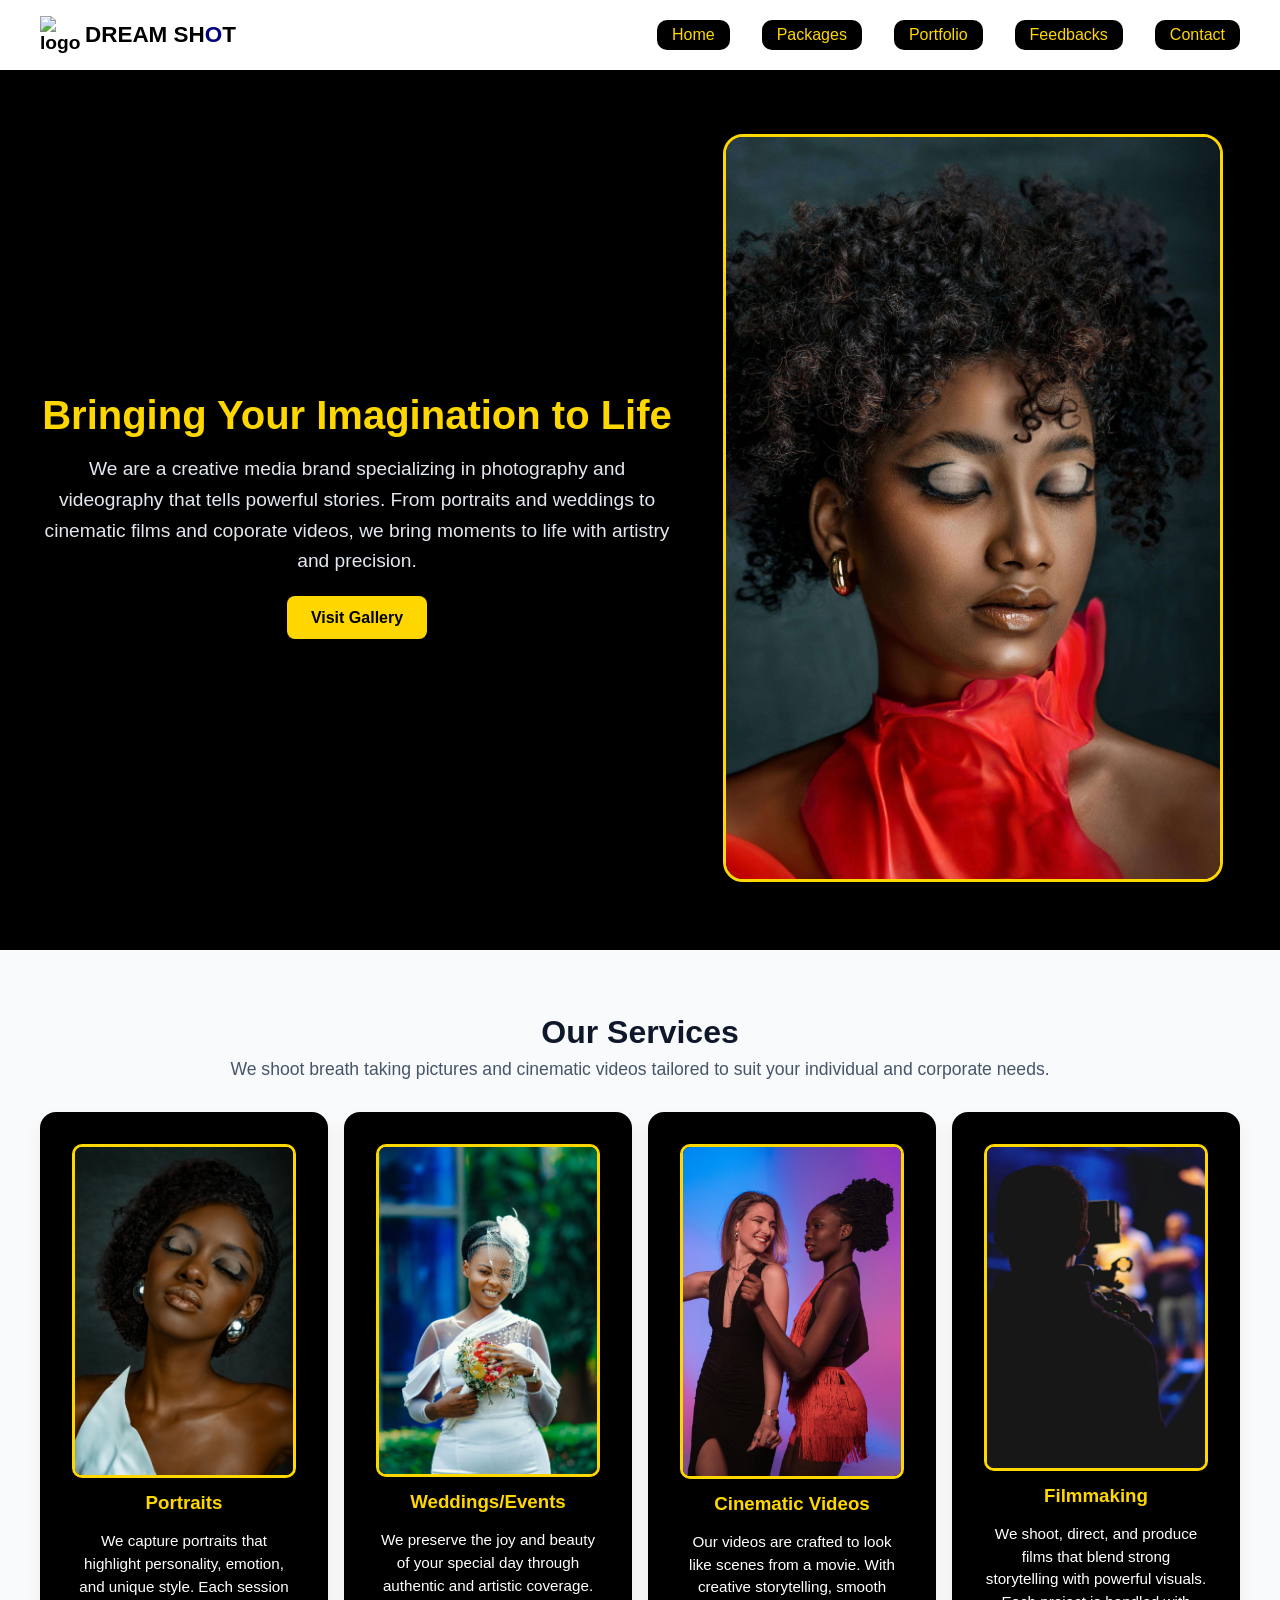
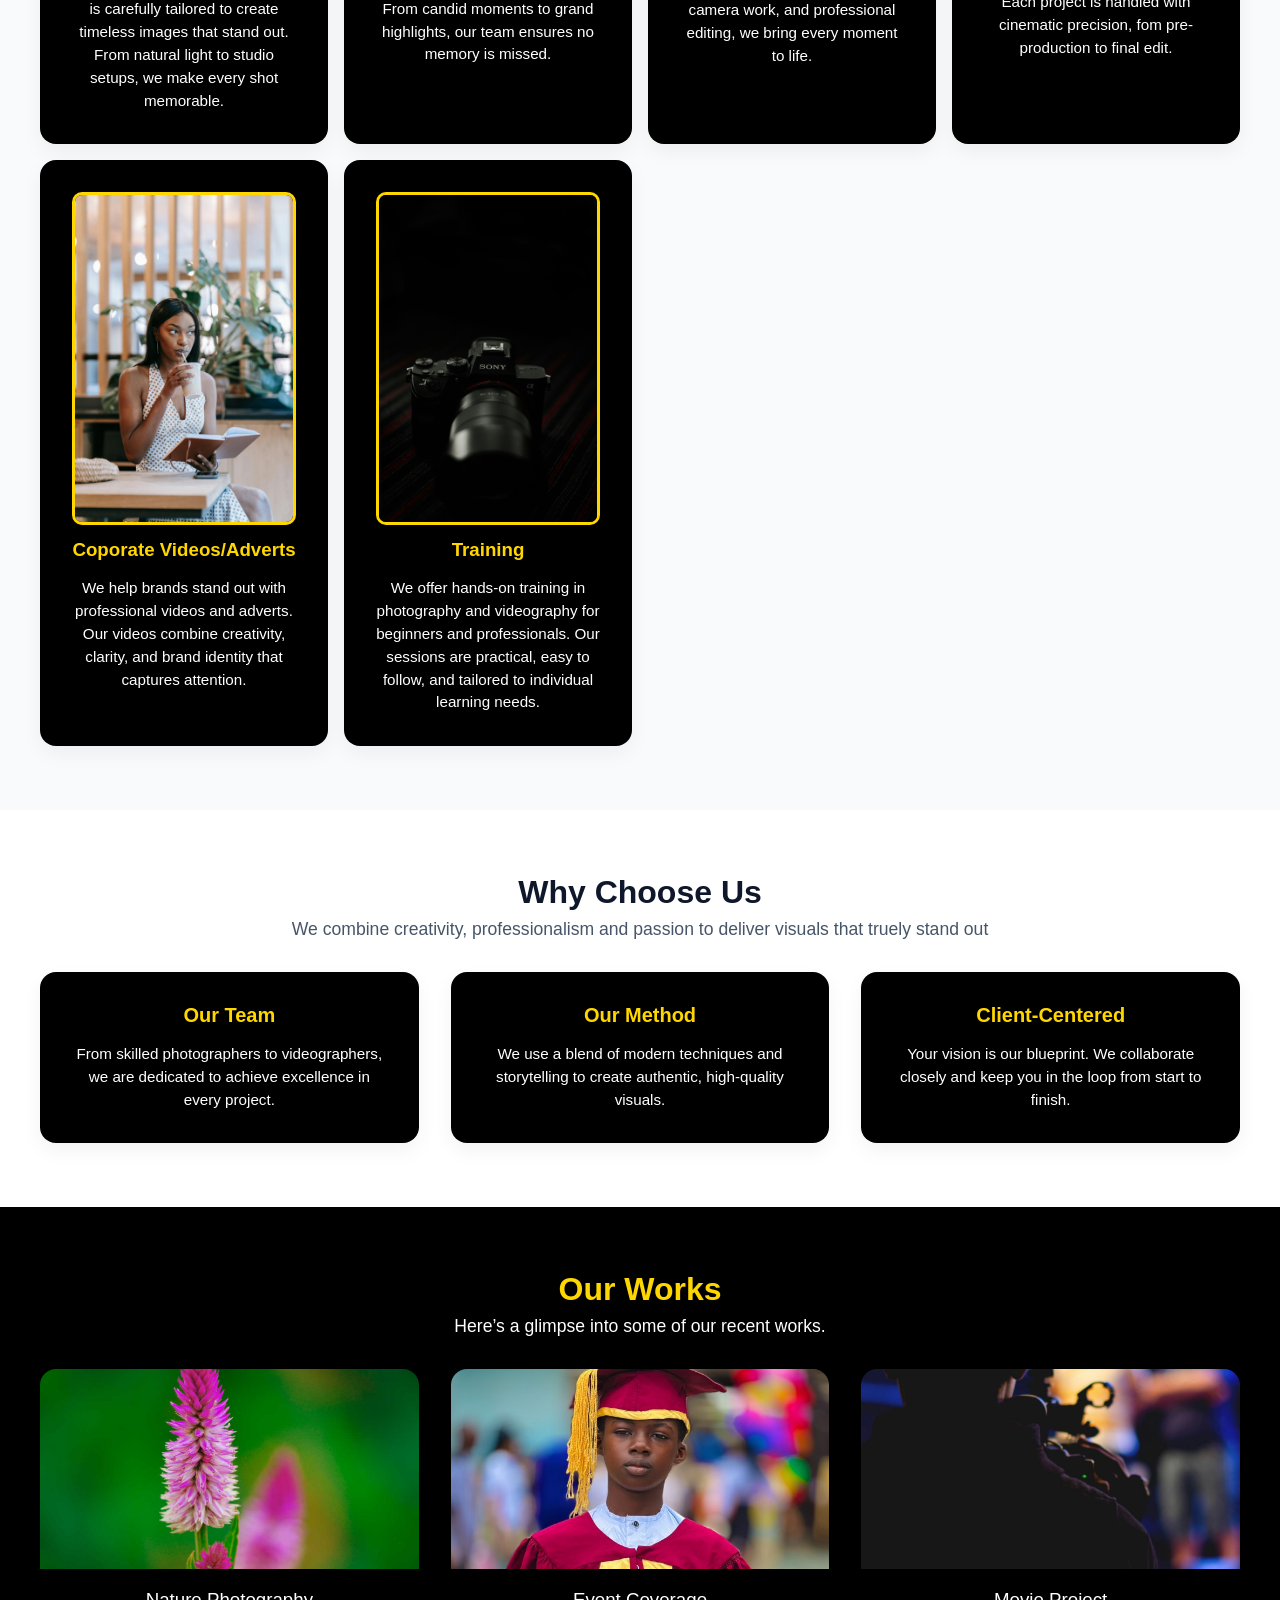
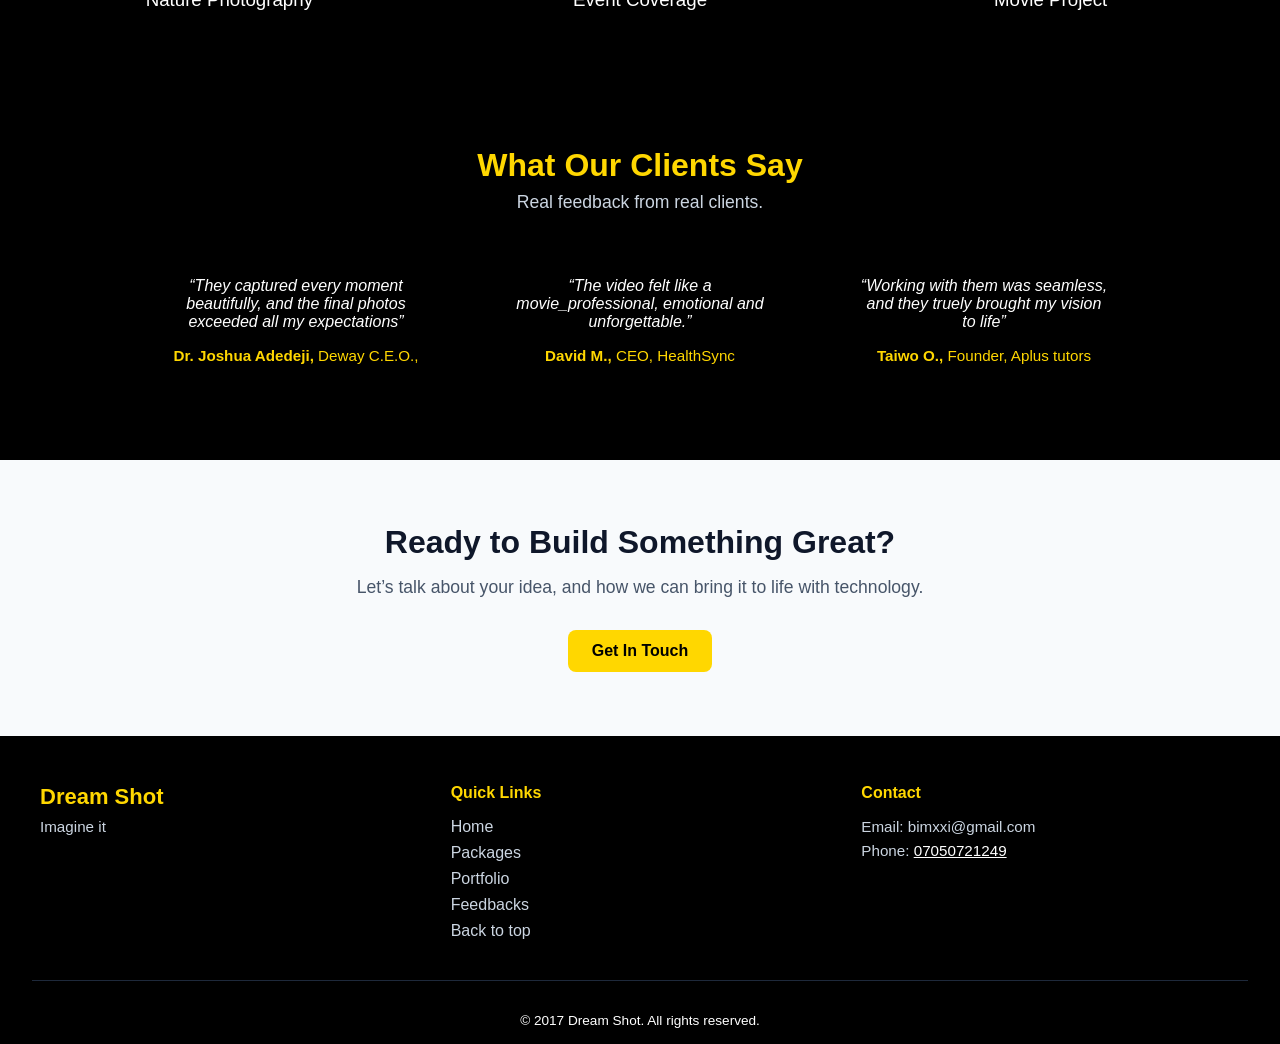
==== commit a98d6175: "Update index.html" ====
--- a/index.html
+++ b/index.html
@@ -14,7 +14,7 @@
         <li><a href="#">Home</a></li>
         <li><a href="#packages">Packages</a></li>
         <li><a href="#portfolio">Portfolio</a></li>
-        <li><a href="#testimonial">Feedbacks</a></li>
+        <li><a href="#feedbacks">Feedbacks</a></li>
         <li><a href="#contact">Contact</a></li>
       </ul>
       <div class="hamburger" id="hamburger">
@@ -55,7 +55,7 @@
       <img 
            class="service-img" 
            src="./IMG_7842.JPG" 
-           alt="app dev image">
+           alt="image">
         <h3>Weddings/Events</h3>
         <p>We preserve the joy and beauty of your special day through authentic and artistic coverage. From candid moments to grand highlights, our team ensures no memory is missed.</p>
       </div>
@@ -95,7 +95,7 @@
     <div class="why-grid">
       <div class="why-card">
         <h3>Our Team</h3>
-        <p>Fron skilled photographers to videographers, we are dedicated to achieve excellence in every project.</p>
+        <p>From skilled photographers to videographers, we are dedicated to achieve excellence in every project.</p>
       </div>
       <div class="why-card">
         <h3>Our Method</h3>
@@ -109,7 +109,7 @@
   </div>
 </section>
 
-<section id="project" class="portfolio dark-portfolio">
+<section id="portfolio" class="portfolio dark-portfolio">
   <div class="container">
     <h2 class="section-title">Our Works</h2>
     <p class="section-subtitle">Here’s a glimpse into some of our recent works.</p>
@@ -134,7 +134,7 @@
 </section>
 
 
-<section class="testimonials">
+<section id="feedbacks" class="testimonials">
   <div class="container">
     <h2 class="section-title">What Our Clients Say</h2>
     <p class="section-subtitle">Real feedback from real clients.</p>
@@ -143,7 +143,7 @@
       <div class="testimonial-card">
         <p class="testimonial-text">“They captured every moment beautifully, and the final photos exceeded all my expectations”</p>
         <div class="client-info">
-          <strong>Dr. Joshua Adedeji</strong>Deway C.E.O.,
+          <strong>Dr. Joshua Adedeji, </strong>Deway C.E.O.,
         </div>
       </div>
 
@@ -185,7 +185,7 @@
       <ul>
         <li><a href="#">Home</a></li>
         <li><a href="#packages">Packages</a></li>
-        <li><a href="#portfolio">Projects</a></li>
+        <li><a href="#portfolio">Portfolio</a></li>
         <li><a href="#feedbacks">Feedbacks</a></li>
         <li><a href="#">Back to top</a></li>
       </ul>
@@ -193,7 +193,7 @@
 
     <div class="footer-contact">
       <h4>Contact</h4>
-      <p> Email:<a href="mailto:bimxxi@gmail.com"></a>bimxxi@gmail.com</p>
+      <p> Email: <a href="mailto:bimxxi@gmail.com"></a>bimxxi@gmail.com</p>
       <p>Phone: <a style="color: white;" href="tel:+2347050721249">07050721249</a></p>
     </div>
   </div>
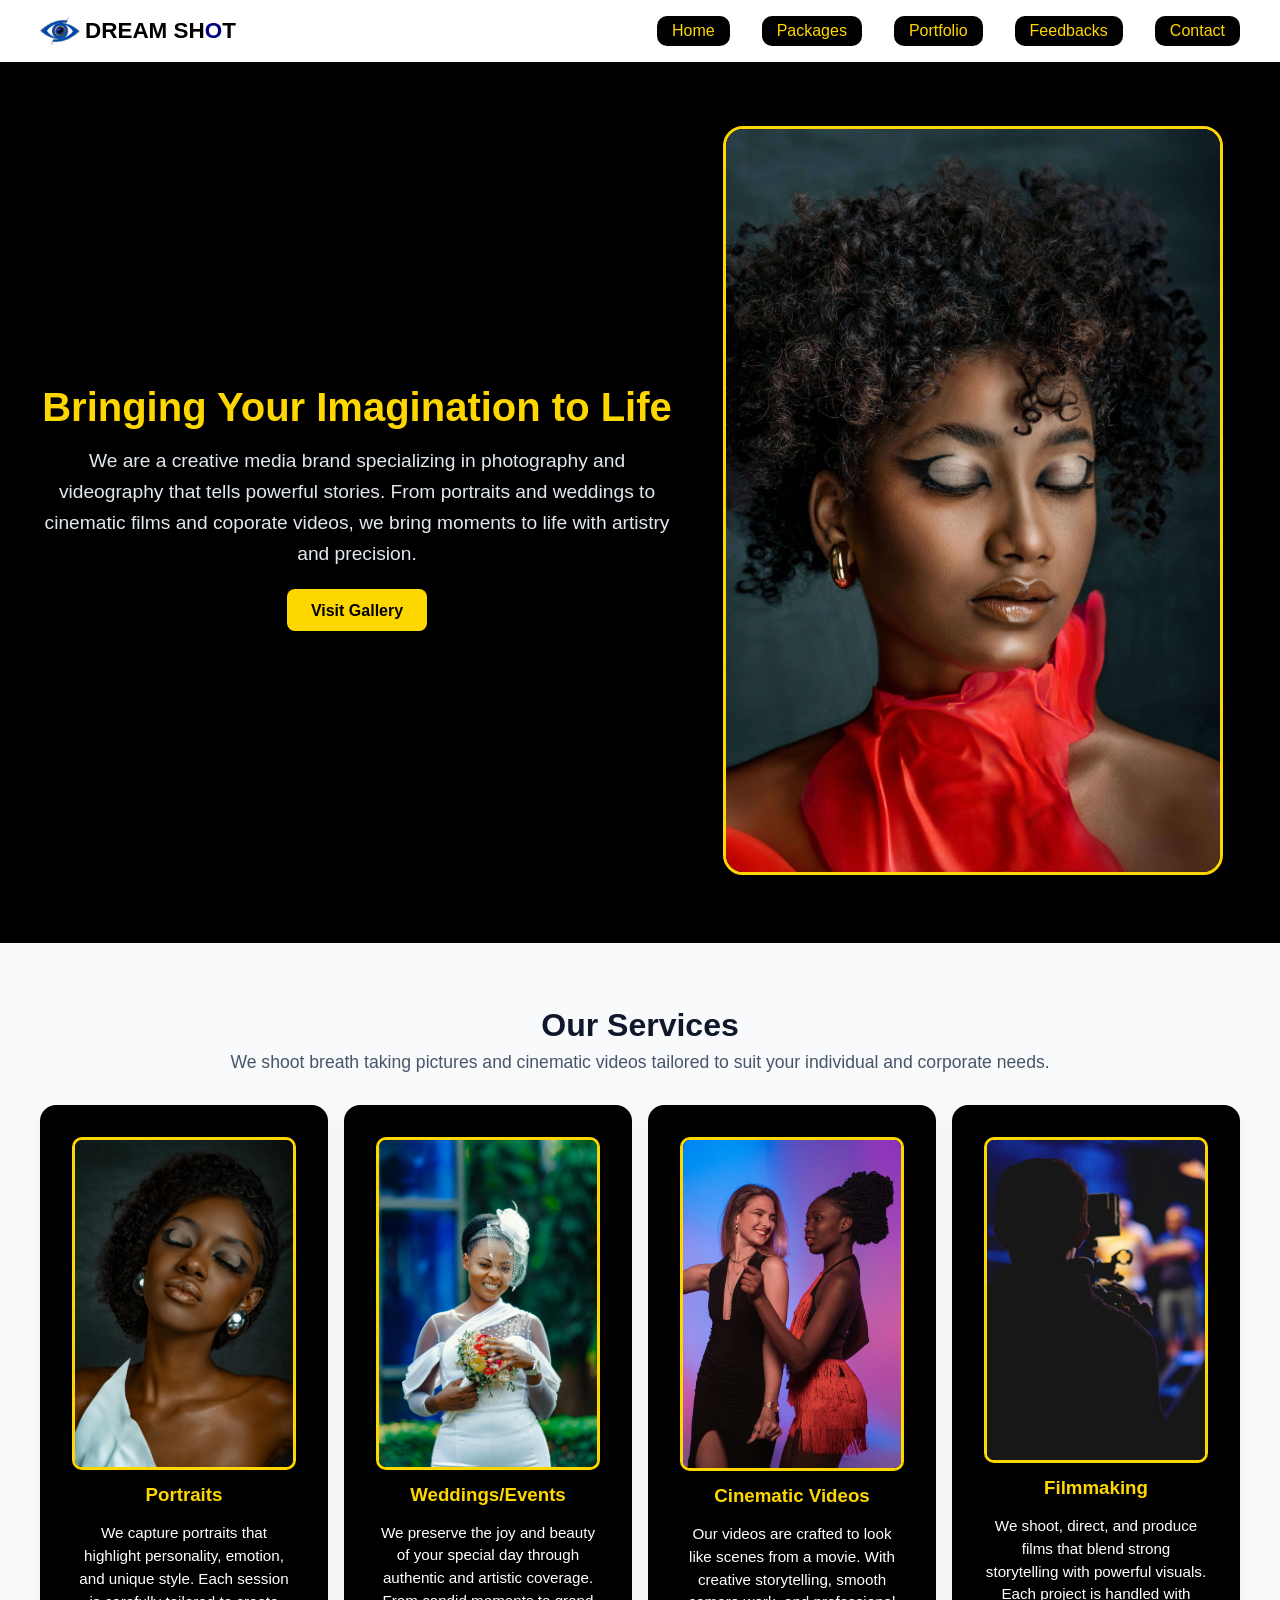
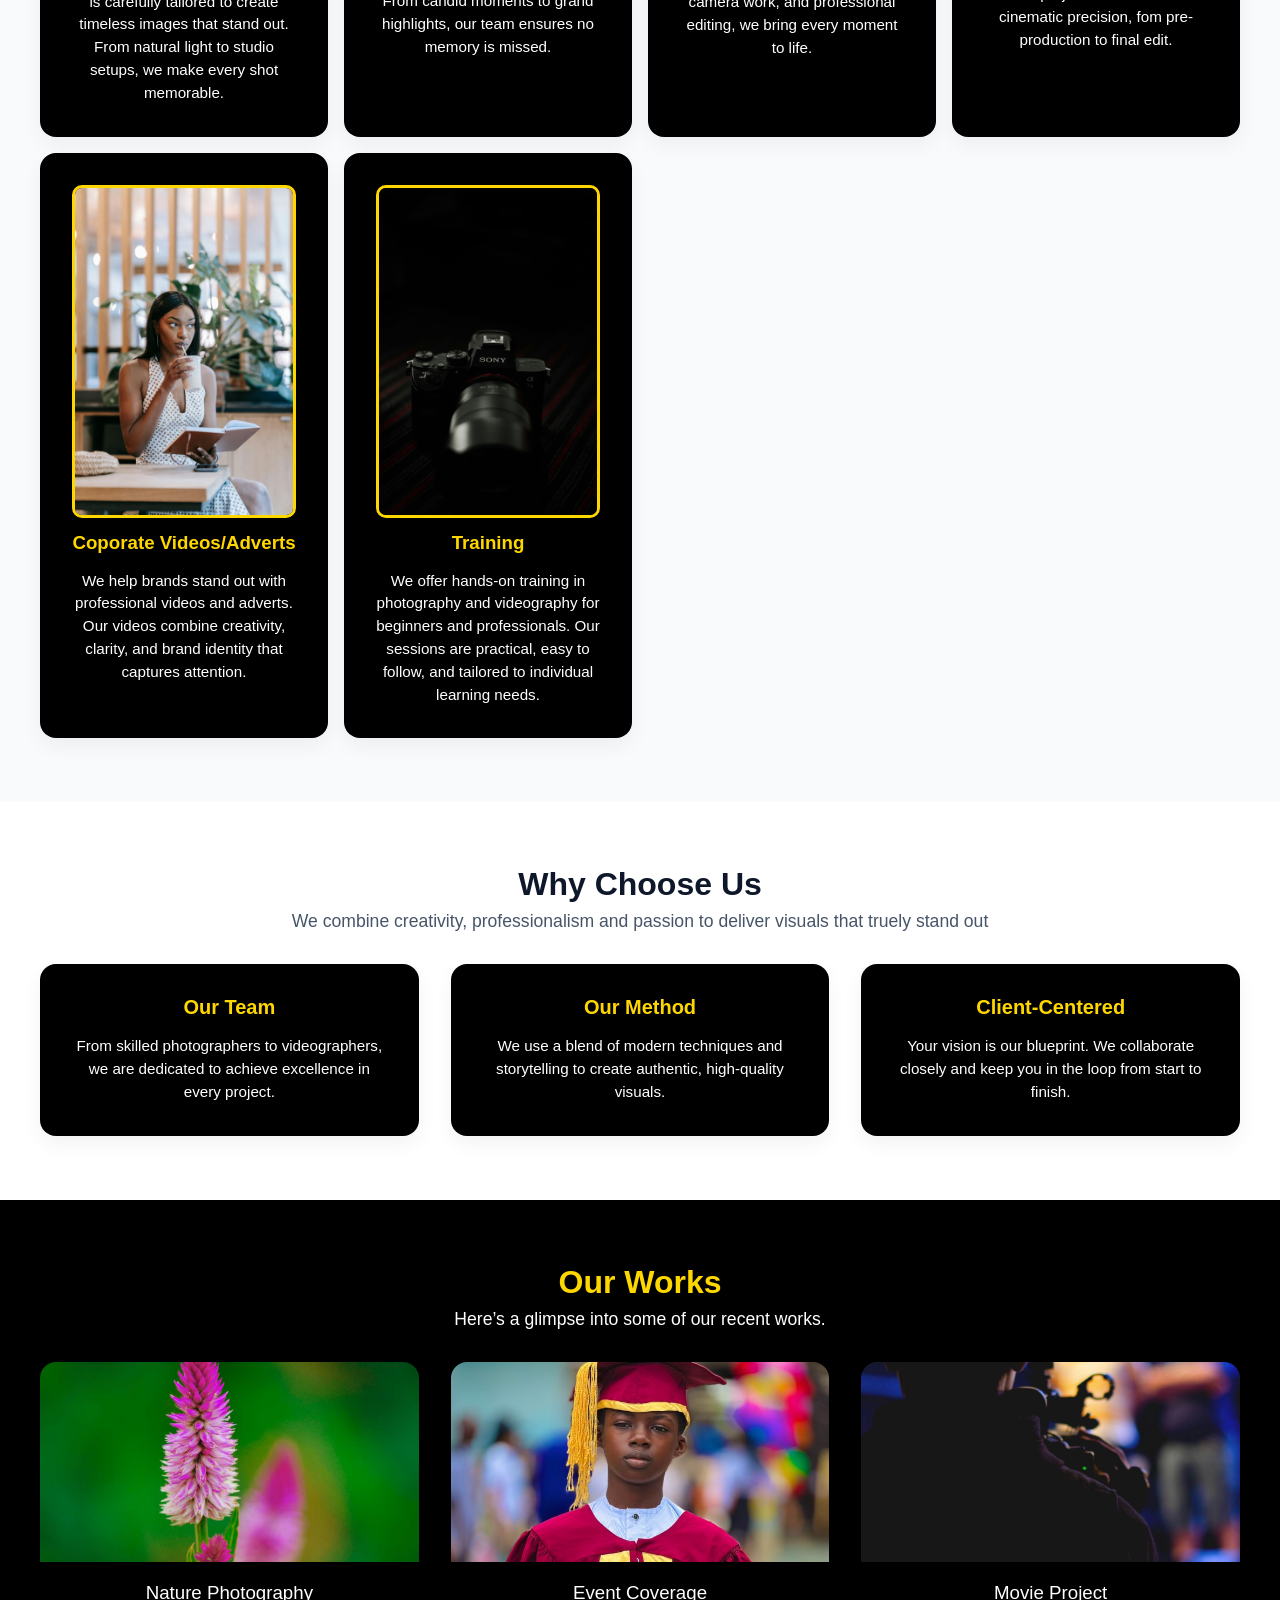
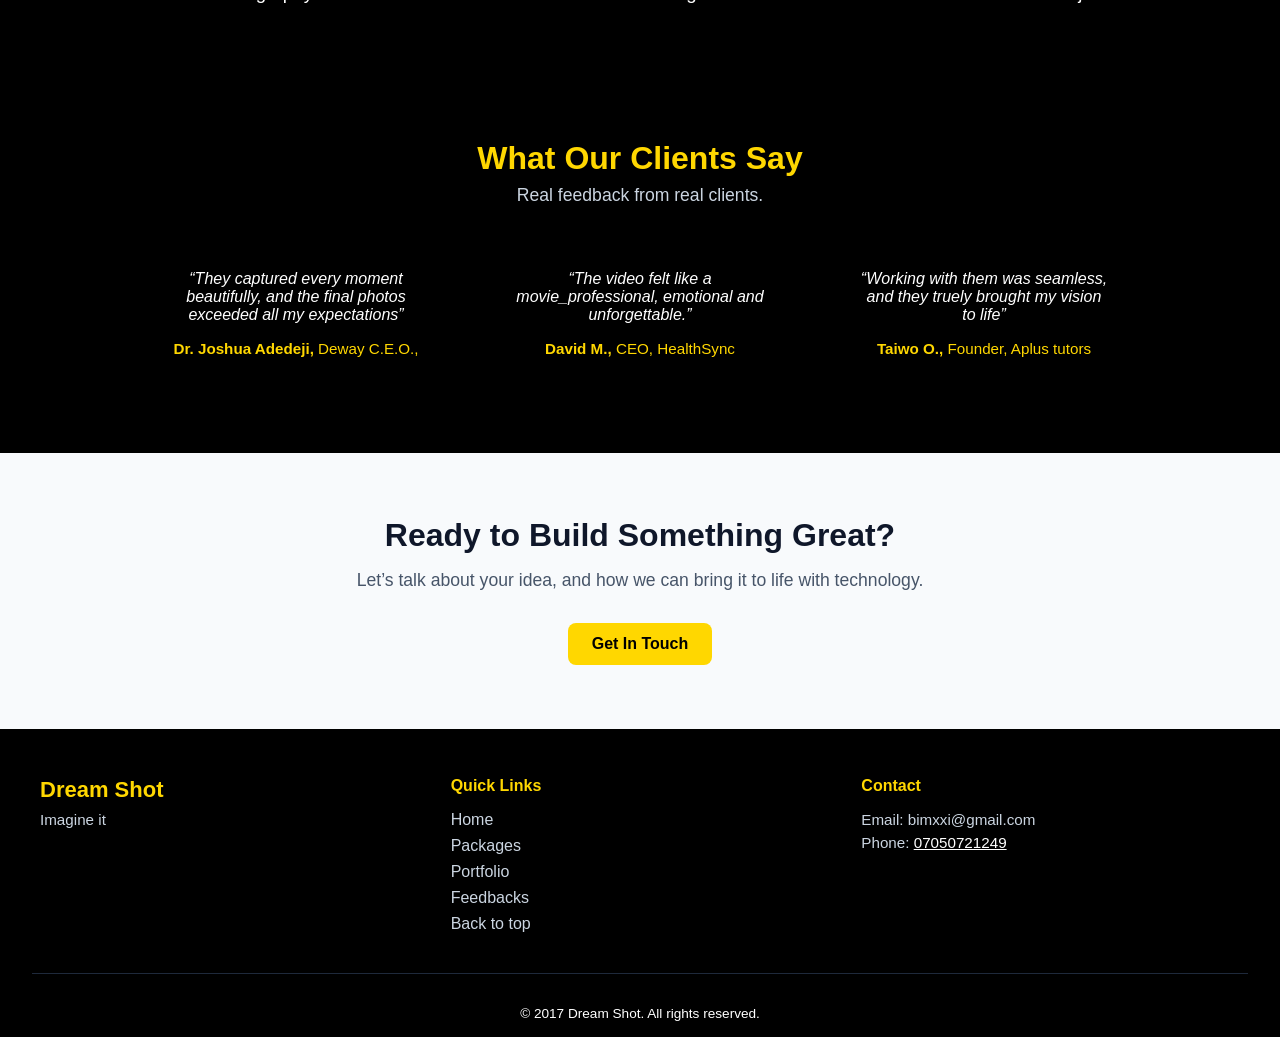
==== commit 8e70a01e: "Update index.html" ====
--- a/index.html
+++ b/index.html
@@ -9,7 +9,7 @@
 <body>
   <header>
     <nav class="navbar">
-      <div class="logo"> <img style="font-weight: 800;" src="./Background Eraser.png" width="40"  alt="logo" /> <h3>DREAM SH<span style="color: navy;">O</span>T</h3></div>
+      <div class="logo"> <img style="font-weight: 800;" src="./20250820_064828.png" width="40"  alt="logo" /> <h3>DREAM SH<span style="color: navy;">O</span>T</h3></div>
       <ul class="nav-links" id="navLinks">
         <li><a href="#">Home</a></li>
         <li><a href="#packages">Packages</a></li>
